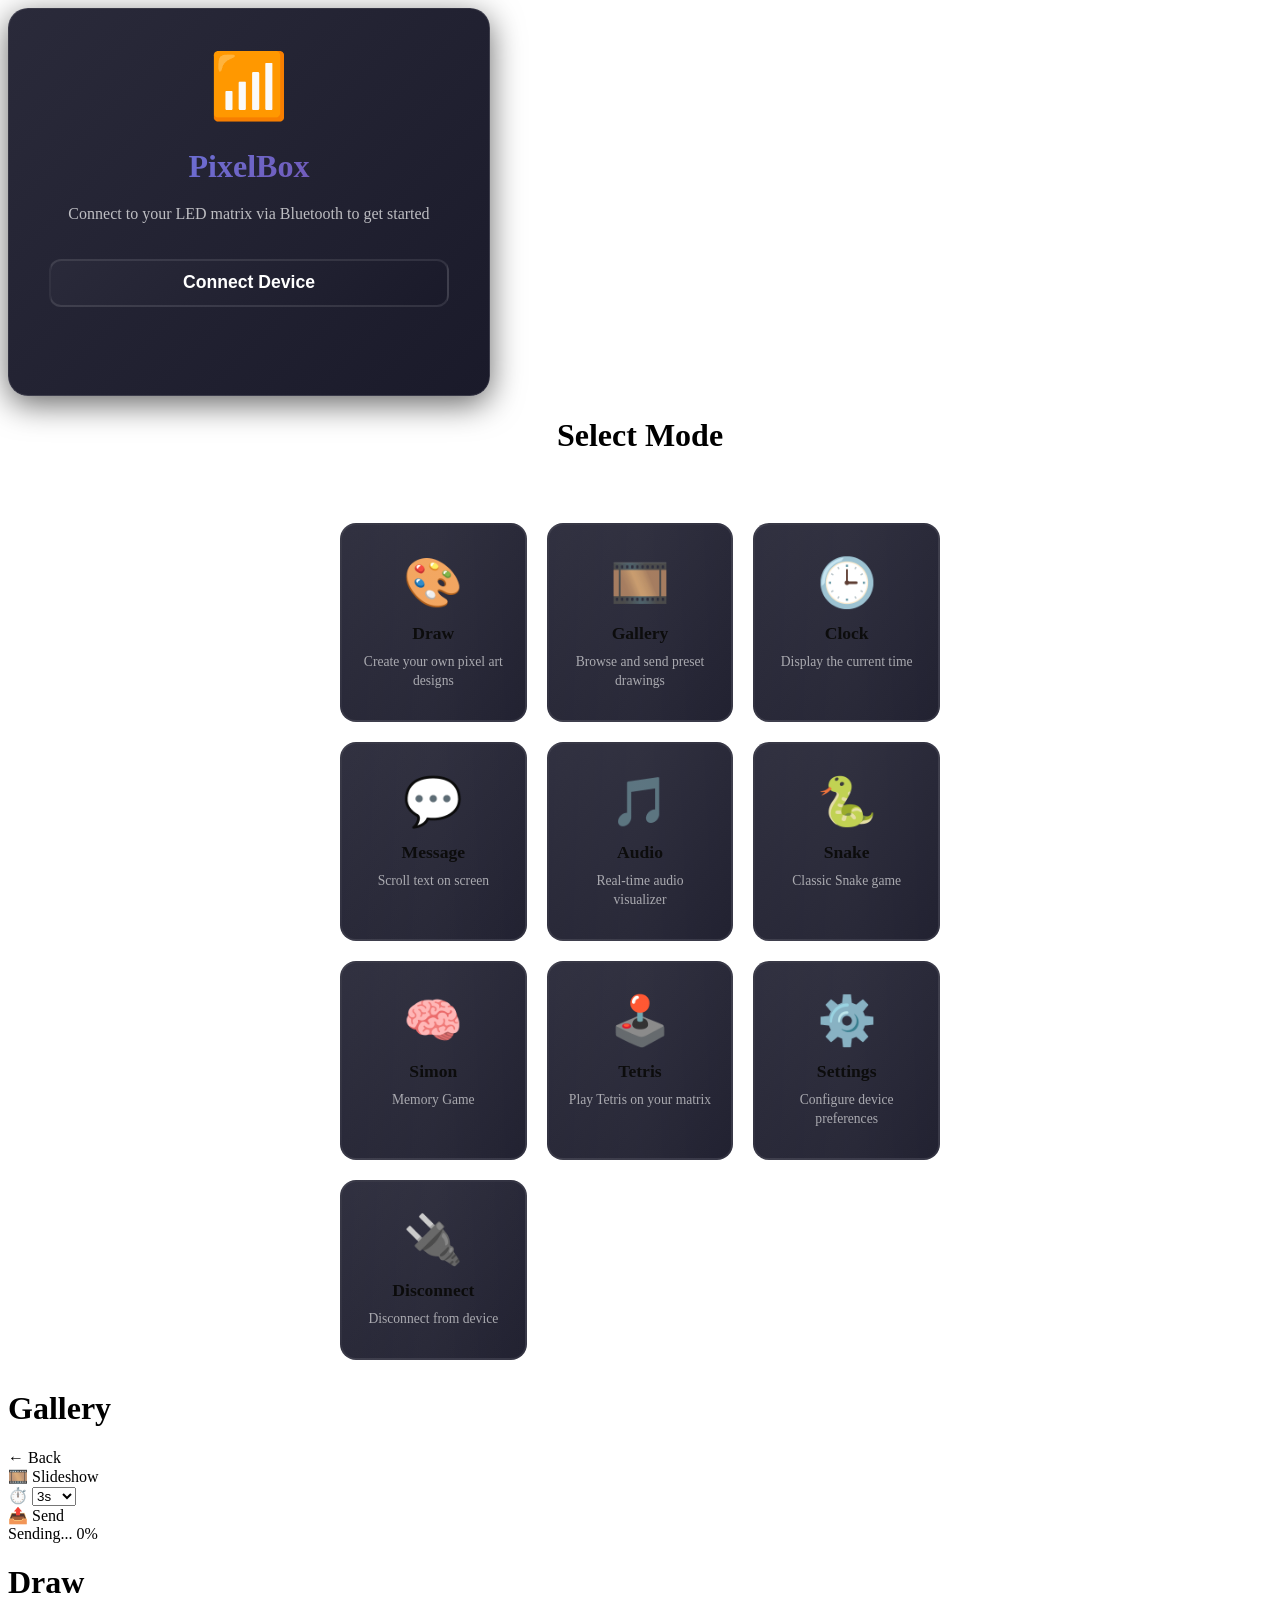
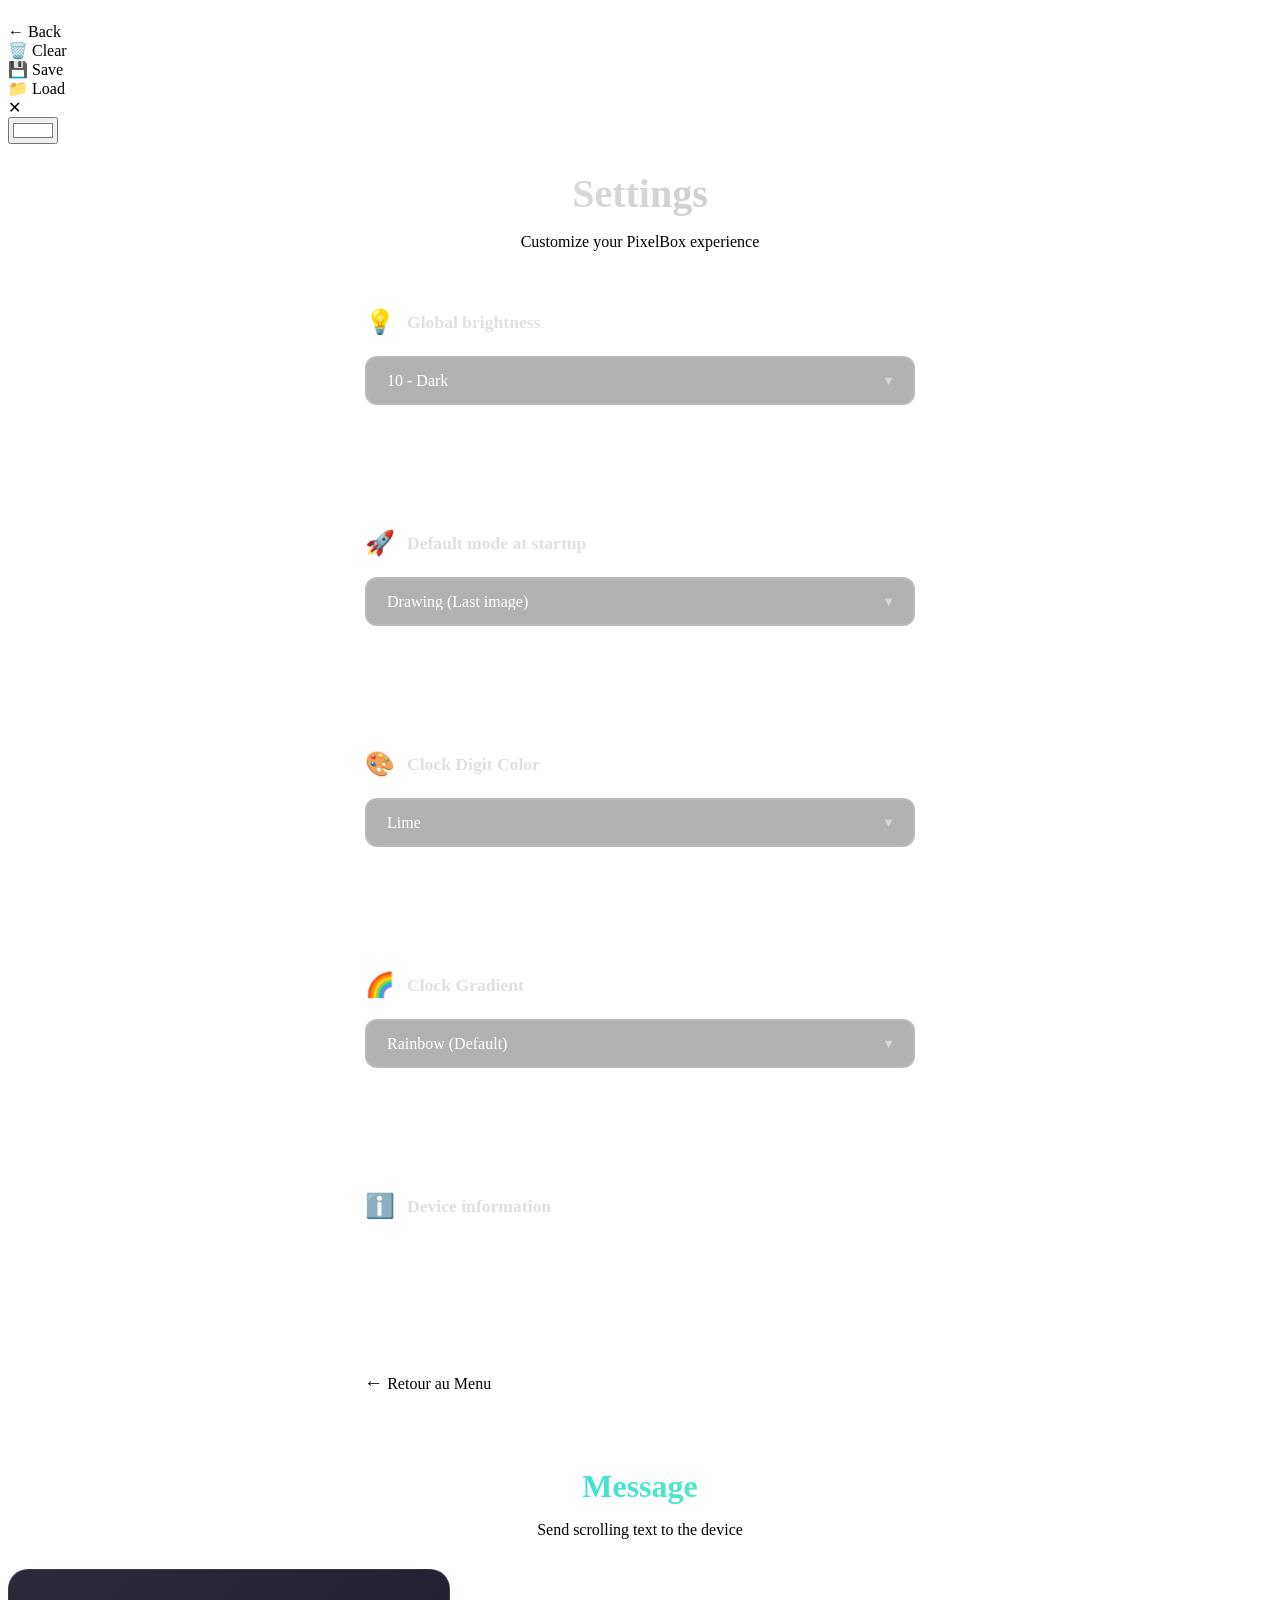
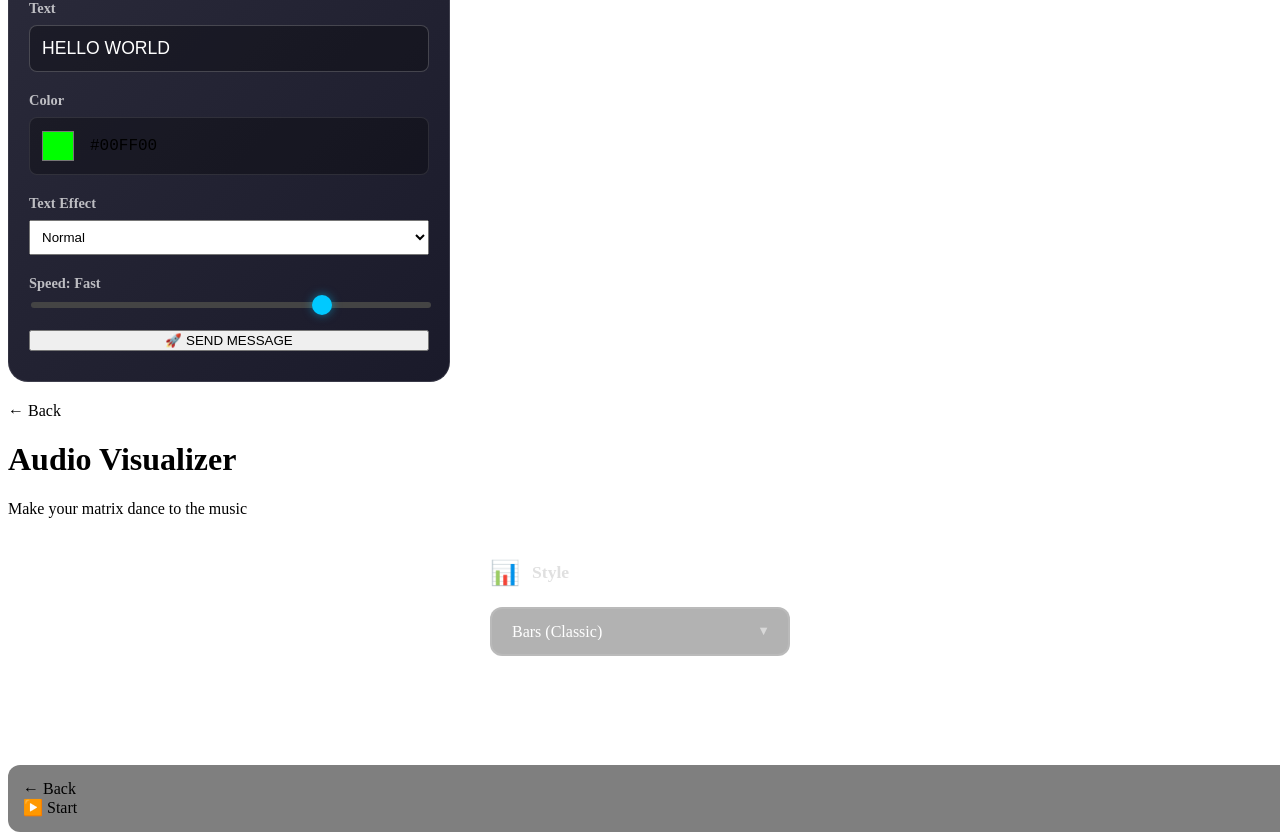
==== web/index.html @ 54749389 "feat: Improve swipe detection responsiveness by moving logic to touchmove, lowering the distance thr" ====
<!DOCTYPE html>
<html lang="fr">

<head>
    <meta charset="UTF-8">
    <meta name="viewport" content="width=device-width, initial-scale=1.0">
    <title>PixelBox</title>
    <link rel="stylesheet" href="./css/style.css?v=67">
    <link rel="stylesheet" href="./css/connection.css?v=6">
    <link rel="stylesheet" href="./css/mode.css?v=3">
    <link rel="stylesheet" href="./css/draw.css?v=5">
    <link rel="stylesheet" href="./css/gallery.css?v=3">
    <link rel="stylesheet" href="./css/settings.css?v=1">
    <link rel="stylesheet" href="./css/game.css?v=9">
    <link rel="stylesheet" href="./css/text.css?v=1">
</head>

<body>

    <!-- PAGE 1: CONNECTION -->
<div id="connectionPage" class="page active connection-page">
    <div class="connection-container">
        <div class="connection-icon">📶</div>
        <h1>PixelBox</h1>
        <p>Connect to your LED matrix via Bluetooth to get started</p>
        <button id="connectBtn" class="btn-connect" style="width: 100%; height: 48px; font-size: 1.1rem;">
            Connect Device
        </button>
        <div id="connectionStatus" class="connection-status">
            <span id="connectionMessage"></span>
        </div>
    </div>
</div>
    <!-- PAGE 2: MODE SELECTION -->
<div id="modePage" class="page mode-page">
    <div class="mode-container">
        <div class="mode-header">
            <h1>Select Mode</h1>
            <div class="device-name">Connected to: <span id="deviceName">Device</span></div>
        </div>

        <div class="mode-grid">
            <div class="mode-card" data-mode="draw">
                <span class="mode-icon">🎨</span>
                <div class="mode-name">Draw</div>
                <div class="mode-description">Create your own pixel art designs</div>
            </div>

            <div class="mode-card" data-mode="gallery">
                <span class="mode-icon">🎞️</span>
                <div class="mode-name">Gallery</div>
                <div class="mode-description">Browse and send preset drawings</div>
            </div>

            <div class="mode-card" data-mode="clock">
                <span class="mode-icon">🕒</span>
                <div class="mode-name">Clock</div>
                <div class="mode-description">Display the current time</div>
            </div>

            <div class="mode-card" data-mode="text">
                <span class="mode-icon">💬</span>
                <div class="mode-name">Message</div>
                <div class="mode-description">Scroll text on screen</div>
            </div>

            <div class="mode-card" data-mode="audio">
                <span class="mode-icon">🎵</span>
                <div class="mode-name">Audio</div>
                <div class="mode-description">Real-time audio visualizer</div>
            </div>

            <div class="mode-card" data-mode="snake">
                <span class="mode-icon">🐍</span>
                <div class="mode-name">Snake</div>
                <div class="mode-description">Classic Snake game</div>
            </div>



            <div class="mode-card" data-mode="simon">
                <span class="mode-icon">🧠</span>
                <div class="mode-name">Simon</div>
                <div class="mode-description">Memory Game</div>
            </div>



            <div class="mode-card" data-mode="game">
                <span class="mode-icon">🕹️</span>
                <div class="mode-name">Tetris</div>
                <div class="mode-description">Play Tetris on your matrix</div>
            </div>

            <div class="mode-card" data-mode="settings">
                <span class="mode-icon">⚙️</span>
                <div class="mode-name">Settings</div>
                <div class="mode-description">Configure device preferences</div>
            </div>

            <div class="mode-card" data-mode="disconnect">
                <span class="mode-icon">🔌</span>
                <div class="mode-name">Disconnect</div>
                <div class="mode-description">Disconnect from device</div>
            </div>
        </div>
    </div>
</div>
    <!-- PAGE: GALLERY MODE -->
<div id="galleryPage" class="page gallery-page">
    <div class="gallery-header">
        <h1>Gallery</h1>
    </div>

    <div class="slideshow-controls">
        <div class="control-btn" id="backFromSlideshow">
            <span class="icon">←</span>
            <span>Back</span>
        </div>

        <div class="control-btn" id="sendSlideshowBtn">
            <span class="icon">🎞️</span>
            <span>Slideshow</span>
        </div>


        <div class="brightness-card" title="Frame duration">
            <span class="icon">⏱️</span>
            <select id="frameDurationSelect">
                <option value="1">1s</option>
                <option value="3" selected>3s</option>
                <option value="5">5s</option>
                <option value="10">10s</option>
                <option value="15">15s</option>
                <option value="20">20s</option>
                <option value="30">30s</option>
                <option value="60">60s</option>
            </select>
        </div>

        <div class="control-btn hidden" id="sendSelectedBtn">
            <span class="icon">📤</span>
            <span>Send</span>
        </div>

    </div>

    <!-- Progress bar -->
    <div id="progressBar" class="progress-bar hidden">
        <div class="progress-info">
            <span id="progressText">Sending...</span>
            <span id="progressPercent">0%</span>
        </div>
        <div class="progress-track">
            <div id="progressFill" class="progress-fill"></div>
        </div>
    </div>

    <div id="gallery" class="gallery-container"></div>
</div>
    <!-- PAGE: DRAW MODE -->
<div id="drawPage" class="page draw-page">
    <div class="draw-header">
        <h1>Draw</h1>
    </div>
    <div class="slideshow-controls">

        <div class="control-btn" id="backFromDraw">
            <span class="icon">←</span>
            <span>Back</span>
        </div>

        <div class="control-btn" id="clearBtn">
            <span class="icon">🗑️</span>
            <span>Clear</span>
        </div>

        <div class="control-btn" id="saveBtn">
            <span class="icon">💾</span>
            <span>Save</span>
        </div>

        <div class="control-btn" id="loadBtn">
            <span class="icon">📁</span>
            <span>Load</span>
        </div>


        <input type="file" id="fileInput" accept=".json" style="display:none">
    </div>

    <div class="grid-wrapper">
        <div id="grid" class="grid"></div>
    </div>

    <div id="palette" class="palette-container">
        <div id="eraser" class="swatch eraser" title="Eraser">✕</div>
        <div class="swatch" data-color="#ffffff" style="background:#ffffff"></div>
        <div class="swatch" data-color="#ff0000" style="background:#ff0000"></div>
        <div class="swatch" data-color="#00ff00" style="background:#00ff00"></div>
        <div class="swatch" data-color="#0000ff" style="background:#0000ff"></div>
        <div class="swatch" data-color="#ffff00" style="background:#ffff00"></div>
        <div class="swatch" data-color="#00ffff" style="background:#00ffff"></div>
        <div class="swatch" data-color="#ffa500" style="background:#ffa500"></div>
        <div class="swatch" data-color="#ffc0cb" style="background:#ffc0cb"></div>
        <div class="swatch" data-color="#ff1493" style="background:#ff1493"></div>
        <div class="swatch" data-color="#1e90ff" style="background:#1e90ff"></div>
        <div class="swatch" data-color="#8a2be2" style="background:#8a2be2"></div>
        <div class="swatch" data-color="#adff2f" style="background:#adff2f"></div>
        <div class="swatch" data-color="#8b4513" style="background:#8b4513"></div>
        <div class="swatch" data-color="#808080" style="background:#808080"></div>
        <input id="customColor" class="color-picker" type="color" value="#ffffff" title="Custom">
    </div>
</div>
    <!-- PAGE: SETTINGS MODE -->
<div id="settingsPage" class="page settings-page">
    <div class="settings-header">
        <h1>Settings</h1>
        <p>Customize your PixelBox experience</p>
    </div>

    <div class="settings-container">
        <div class="settings-card">
            <div class="settings-label">
                <span class="icon">💡</span>
                <span>Global brightness</span>
            </div>
            <div class="settings-control">
                <select id="brightnessSettingsSelect">
                    <option value="10">10 - Dark</option>
                    <option value="20">20 - Soft</option>
                    <option value="25">25 - Default</option>
                    <option value="50">50 - Medium</option>
                    <option value="75">75 - Bright</option>
                    <option value="100">100 - Maximum</option>
                </select>
            </div>
            <p class="settings-help">The brightness is automatically saved in the device's memory.
            </p>
        </div>

        <div class="settings-card">
            <div class="settings-label">
                <span class="icon">🚀</span>
                <span>Default mode at startup</span>
            </div>
            <div class="settings-control">
                <select id="defaultModeSettingsSelect">
                    <option value="0">Drawing (Last image)</option>
                    <option value="1">Gallery (Disabled)</option>
                    <option value="3">Clock</option>
                </select>
            </div>
            <p class="settings-help">The selected mode will be activated automatically when the device is powered
                on.
            </p>
        </div>

        <div class="settings-card">
            <div class="settings-label">
                <span class="icon">🎨</span>
                <span>Clock Digit Color</span>
            </div>
            <div class="settings-control">
                <select id="clockColorSettingsSelect">
                    <option value="0">Lime</option>
                    <option value="1">White</option>
                    <option value="2">Cyan (Default)</option>
                    <option value="3">Orange</option>
                </select>
            </div>
            <p class="settings-help">Select the color of the digits in Clock mode.</p>
        </div>

        <div class="settings-card">
            <div class="settings-label">
                <span class="icon">🌈</span>
                <span>Clock Gradient</span>
            </div>
            <div class="settings-control">
                <select id="clockGradientSettingsSelect">
                    <option value="0">Rainbow (Default)</option>
                    <option value="1">White</option>
                    <option value="2">Cool (Blue-Cyan-Purple)</option>
                    <option value="3">Warm (Red-Orange-Yellow)</option>
                </select>
            </div>
            <p class="settings-help">Select the color style for the seconds ring.</p>
        </div>

        <div class="settings-card">
            <div class="settings-label">
                <span class="icon">ℹ️</span>
                <span>Device information</span>
            </div>
            <div class="settings-help">
                Model: <strong id="infoModel">-</strong><br>
                Resolution: <strong id="infoResolution">-</strong><br>
                Connection: <strong>Bluetooth Low Energy</strong>
            </div>
        </div>

        <div class="control-btn" id="backFromSettings">
            <span class="icon">←</span>
            <span>Retour au Menu</span>
        </div>
    </div>
</div>
    <!-- PAGE: TEXT MODE -->
<div id="textPage" class="page text-page">
    <div class="text-header">
        <h1>Message</h1>
        <p>Send scrolling text to the device</p>
    </div>

    <div class="text-container">
        <div class="input-group">
            <label>Text</label>
            <input type="text" id="textInput" maxlength="30" value="HELLO WORLD">
        </div>

        <div class="input-group">
            <label>Color</label>
            <div class="color-select-wrapper">
                <input type="color" id="textColorPicker" value="#00FF00">
                <span id="textColorValue">#00FF00</span>
            </div>
        </div>

        <div class="input-group">
            <label>Text Effect</label>
            <select id="textEffectSelect" class="settings-control" style="width: 100%; padding: 8px;">
                <option value="0">Normal</option>
                <option value="1">Shadow</option>
            </select>
        </div>

        <div class="input-group">
            <label>Speed: <span id="textSpeedValue">Fast</span></label>
            <input type="range" id="textSpeedInput" min="20" max="250" value="80" step="10" style="direction: rtl">
        </div>

        <button id="sendTextBtn" class="control-btn" style="width: 100%; flex-direction: row; gap: 10px;">
            <span class="icon">🚀</span>
            <span>SEND MESSAGE</span>
        </button>
    </div>

    <div class="control-btn" id="backFromText" style="margin-top: 20px;">
        <span class="icon">←</span>
        <span>Back</span>
    </div>
</div>
    <!-- PAGE: AUDIO MODE -->
<div id="audioPage" class="page audio-page">
    <div class="audio-header">
        <h1>Audio Visualizer</h1>
        <p>Make your matrix dance to the music</p>
    </div>

    <div class="audio-container"
        style="display: flex; flex-direction: column; align-items: center; justify-content: center; flex: 1;">

        <div class="settings-card" style="width: 100%; max-width: 300px; margin-bottom: 20px;">
            <div class="settings-label">
                <span class="icon">📊</span>
                <span>Style</span>
            </div>
            <div class="settings-control">
                <select id="audioStyleSelect">
                    <option value="0">Bars (Classic)</option>
                    <option value="1">Radial (Pulse)</option>
                </select>
            </div>
        </div>



        <p class="settings-help" style="text-align: center; margin-top: 10px;">
            Grant microphone access to start the visualization.
        </p>
    </div>

    <div class="slideshow-controls"
        style="margin-top: 20px; width: 100%; justify-content: center; gap: 20px; background: rgba(0,0,0,0.5); padding: 15px; border-radius: 12px;">
        <div class="control-btn" id="backFromAudio">
            <span class="icon">←</span>
            <span>Back</span>
        </div>
        <div class="control-btn" id="toggleAudioBtn">
            <span class="icon">▶️</span>
            <span id="audioStatusText">Start</span>
        </div>
    </div>
</div>
    <!-- PAGE: TETRIS MODE -->
<div id="gamePage" class="page game-page">
    <div class="game-header">
        <h1>Tetris</h1>
    </div>

    <!-- Top Controls: Back & Restart -->
    <div class="top-controls">
        <div class="control-btn" id="backFromGame">
            <span class="icon">←</span>
            <span>Back</span>
        </div>
        <div class="control-btn" id="startTetrisBtn">
            <span class="icon">▶️</span>
            <span id="tetrisStatusText">Start</span>
        </div>
    </div>

    <!-- Score Display (Now Compact) -->
    <div class="score-container">
        <div class="score-display">
            <span class="score-label">SCORE</span>
            <span id="tetrisScore" class="score-value">0</span>
        </div>
    </div>

    <!-- Swipe Zone -->
    <div id="tetrisSwipeArea" class="swipe-area"></div>

    <!-- Bottom Controls: D-Pad -->
    <div class="game-controls">
        <div class="dpad-row">
            <button id="btnRotate" class="game-btn action-btn">↻</button>
        </div>
        <div class="dpad-row">
            <button id="btnLeft" class="game-btn">←</button>
            <button id="btnDown" class="game-btn">↓</button>
            <button id="btnRight" class="game-btn">→</button>
        </div>
    </div>
</div>
    <!-- PAGE: SNAKE MODE -->
<div id="snakePage" class="page game-page">
    <div class="game-header">
        <h1
            style="background: linear-gradient(to right, #00ff00, #ffff00); -webkit-background-clip: text; background-clip: text;">
            Snake
        </h1>
    </div>

    <div class="top-controls">
        <div class="control-btn" id="backFromSnake">
            <span class="icon">←</span>
            <span>Back</span>
        </div>
        <div class="control-btn" id="startSnakeBtn">
            <span class="icon">▶️</span>
            <span id="snakeStatusText">Start</span>
        </div>
    </div>

    <div class="score-container">
        <div class="score-display">
            <span class="score-label">SCORE</span>
            <span id="snakeScore" class="score-value">0</span>
        </div>
    </div>

    <!-- Swipe Zone -->
    <div id="snakeSwipeArea" class="swipe-area"></div>

    <div class="game-controls">
        <!-- Snake doesn't need rotate, but we keep d-pad structure -->
        <div class="dpad-row">
            <button id="btnSnakeUp" class="game-btn">↑</button>
        </div>
        <div class="dpad-row">
            <button id="btnSnakeLeft" class="game-btn">←</button>
            <button id="btnSnakeDown" class="game-btn">↓</button>
            <button id="btnSnakeRight" class="game-btn">→</button>
        </div>
    </div>
</div>
    <!-- PAGE: SIMON MODE -->
<div id="simonPage" class="page game-page">
    <div class="game-header">
        <h1
            style="background: linear-gradient(to right, #ff0000, #00ff00, #0000ff); -webkit-background-clip: text; background-clip: text;">
            Simon</h1>
    </div>

    <div class="top-controls">
        <div class="control-btn" id="backFromSimon">
            <span class="icon">←</span>
            <span>Back</span>
        </div>
        <div class="control-btn" id="startSimonBtn">
            <span class="icon">▶️</span>
            <span id="simonStatusText">Start</span>
        </div>
    </div>

    <div class="score-container"
        style="flex: 0.5; display: flex; align-items: center; justify-content: center; width: 100%;">
        <div class="score-display" style="flex-direction: column;">
            <span class="score-label">LEVEL</span>
            <span id="simonScore" class="score-value">1</span>
        </div>
    </div>

    <div class="simon-controls" style="flex: 2; justify-content: center;">
        <div
            style="display: grid; grid-template-columns: 1fr 1fr; gap: 20px; width: 100%; max-width: 300px; padding: 20px;">
            <button id="btnSimonGreen" class="game-btn"
                style="width: 100%; height: 120px; border-radius: 20px; background: #00ff00; border: 4px solid #00aa00;"></button>
            <button id="btnSimonRed" class="game-btn"
                style="width: 100%; height: 120px; border-radius: 20px; background: #ff0000; border: 4px solid #aa0000;"></button>
            <button id="btnSimonYellow" class="game-btn"
                style="width: 100%; height: 120px; border-radius: 20px; background: #ffff00; border: 4px solid #aaaa00;"></button>
            <button id="btnSimonBlue" class="game-btn"
                style="width: 100%; height: 120px; border-radius: 20px; background: #0000ff; border: 4px solid #0000aa;"></button>
        </div>
    </div>
</div>

    <script src="./js/ble.js?v=7" defer></script>
    <script src="./js/esp32.js?v=14" defer></script>
    <script src="./js/draw.js?v=5"></script>
    <script src="./js/gallery.js?v=28"></script>
    <script src="./js/audio.js?v=5"></script>
    <script src="./js/tetris.js?v=8"></script>
    <script src="./js/snake.js?v=5"></script>
    <script src="./js/simon.js?v=2"></script>
    <script src="./js/text.js?v=3"></script>

    <script src="./js/app.js?v=86"></script>
    <script src="./js/swipe.js?v=2"></script>
</body>

</html>
---- web/css/connection.css ----
/* === CONNECTION PAGE === */
.connection-page {
    justify-content: center;
    align-items: center;
    text-align: center;
}

.connection-container {
    max-width: 400px;
    background: linear-gradient(135deg, #2a2a3a, #1a1a2a);
    padding: 40px;
    border-radius: 20px;
    box-shadow: 0 8px 32px rgba(0,0,0,0.6);
    border: 1px solid rgba(255,255,255,0.1);
}

.connection-container h1 {
    font-size: 2rem;
    margin-bottom: 16px;
    background: linear-gradient(135deg, #667eea, #764ba2);
    -webkit-background-clip: text;
    -webkit-text-fill-color: transparent;
    background-clip: text;
}

.connection-container p {
    color: rgba(255,255,255,0.7);
    margin-bottom: 32px;
    line-height: 1.6;
}

.connection-icon {
    font-size: 4rem;
    margin-bottom: 24px;
    animation: pulse 2s infinite;
}

@keyframes pulse {
    0%, 100% { transform: scale(1); opacity: 1; }
    50% { transform: scale(1.1); opacity: 0.8; }
}


.btn-connect {
    background: linear-gradient(135deg, #2a2a3a, #1a1a2a);
    border: 2px solid rgba(255,255,255,0.1);
    border-radius: 12px;
    color: white;
    font-weight: 600;
    font-size: 1.1rem;
    cursor: pointer;
    padding: 12px 16px;
    width: 100%;
    height: 48px;

    display: flex;
    justify-content: center;
    align-items: center;

    transition: all 0.25s ease;
}

.btn-connect:hover {
    transform: translateY(-2px);
    box-shadow: 0 8px 20px rgba(0,0,0,0.4);
    border-color: rgba(255,255,255,0.2);
}

.btn-connect:disabled {
    opacity: 0.7;
    cursor: not-allowed;
    transform: none;
}

.btn-connect.loading {
    color: transparent;
    pointer-events: none;
}

.btn-connect.loading::after {
    content: "";
    position: absolute;
    width: 20px;
    height: 20px;
    top: 50%;
    left: 50%;
    margin-left: -10px;
    margin-top: -10px;
    border: 3px solid rgba(255,255,255,0.3);
    border-top-color: white;
    border-radius: 50%;
    animation: spin 0.8s linear infinite;
}

.btn-hide {
    opacity: 0;
    pointer-events: none;
}

@keyframes spin {
    to { transform: rotate(360deg); }
}

.connection-status {
    margin-top: 1.5rem;
    padding: 0.75rem 1rem;
    border-radius: 8px;
    font-size: 0.9rem;
    text-align: center;
    opacity: 0;
    transform: translateY(-10px);
    transition: all 0.3s ease;
}

.connection-status.show {
    opacity: 1;
    transform: translateY(0);
}

.connection-status.connecting {
    background: rgba(59, 130, 246, 0.15);
    color: #60a5fa;
    border: 1px solid rgba(59, 130, 246, 0.3);
}

.connection-status.error {
    background: rgba(239, 68, 68, 0.15);
    color: #f87171;
    border: 1px solid rgba(239, 68, 68, 0.3);
}
---- web/css/mode.css ----
/* === MODE SELECTION PAGE === */
.mode-page {
    /* define explicit justification is dangerous for scrollable content */
    /* justify-content: center; removed to prevent top clipping */
    align-items: center;
}

.mode-container {
    max-width: 600px;
    width: 100%;
    margin: auto;
    /* Safe centering (vertical + horizontal) */
}

.mode-header {
    text-align: center;
    margin-bottom: 40px;
}

.mode-header h1 {
    font-size: 2rem;
    margin-bottom: 12px;
}

.device-name {
    color: rgba(255, 255, 255, 0.6);
    font-size: 0.9rem;
}

.mode-grid {
    display: grid;
    grid-template-columns: repeat(auto-fit, minmax(140px, 1fr));
    gap: 20px;
    margin-bottom: 30px;
}

.mode-card {
    background: linear-gradient(135deg, #2a2a3a, #1a1a2a);
    border: 2px solid rgba(255, 255, 255, 0.1);
    border-radius: 16px;
    padding: 30px 20px;
    text-align: center;
    cursor: pointer;
    transition: all 0.3s ease;
    position: relative;
    overflow: hidden;
}

.mode-card::before {
    content: '';
    position: absolute;
    top: -50%;
    left: -50%;
    width: 200%;
    height: 200%;
    background: linear-gradient(45deg, transparent, rgba(255, 255, 255, 0.05), transparent);
    transform: rotate(45deg);
    transition: all 0.5s;
}

.mode-card:hover::before {
    left: 100%;
}

.mode-card:hover {
    transform: translateY(-8px);
    border-color: rgba(102, 126, 234, 0.5);
    box-shadow: 0 12px 32px rgba(102, 126, 234, 0.3);
}

.mode-card:active {
    transform: translateY(-4px);
}

.mode-icon {
    font-size: 3rem;
    margin-bottom: 12px;
    display: block;
}

.mode-name {
    font-size: 1.1rem;
    font-weight: 600;
    margin-bottom: 8px;
}

.mode-description {
    font-size: 0.85rem;
    color: rgba(255, 255, 255, 0.6);
    line-height: 1.4;
}
---- web/css/settings.css ----
.settings-container {
    max-width: 600px;
    margin: 0 auto;
    width: 100%;
    display: flex;
    flex-direction: column;
    gap: 24px;
    padding-bottom: 40px;
}

.settings-card {
    background: rgba(255, 255, 255, 0.05);
    backdrop-filter: blur(10px);
    border: 1px solid rgba(255, 255, 255, 0.1);
    border-radius: 20px;
    padding: 24px;
    transition: all 0.3s cubic-bezier(0.4, 0, 0.2, 1);
}

.settings-card:hover {
    background: rgba(255, 255, 255, 0.08);
    border-color: rgba(102, 126, 234, 0.3);
    transform: translateY(-2px);
    box-shadow: 0 12px 40px rgba(0, 0, 0, 0.3);
}

.settings-label {
    display: flex;
    align-items: center;
    gap: 12px;
    margin-bottom: 20px;
    font-size: 1.1rem;
    font-weight: 600;
    color: #e0e0e0;
}

.settings-label .icon {
    font-size: 1.5rem;
    filter: drop-shadow(0 0 8px rgba(255, 255, 255, 0.3));
}

.settings-control {
    position: relative;
    width: 100%;
}

.settings-control select {
    appearance: none;
    -webkit-appearance: none;
    width: 100%;
    background: rgba(0, 0, 0, 0.3);
    border: 2px solid rgba(255, 255, 255, 0.1);
    border-radius: 12px;
    padding: 14px 20px;
    color: white;
    font-size: 1rem;
    font-family: inherit;
    cursor: pointer;
    transition: all 0.2s ease;
}

.settings-control select:focus {
    outline: none;
    border-color: #667eea;
    box-shadow: 0 0 0 4px rgba(102, 126, 234, 0.2);
    background: rgba(0, 0, 0, 0.4);
}

/* Custom arrow for select */
.settings-control::after {
    content: "▼";
    position: absolute;
    right: 20px;
    top: 50%;
    transform: translateY(-50%);
    pointer-events: none;
    font-size: 0.8rem;
    color: rgba(255, 255, 255, 0.5);
}

.settings-help {
    margin-top: 16px;
    font-size: 0.85rem;
    color: rgba(255, 255, 255, 0.5);
    line-height: 1.5;
}

#backFromSettings {
    align-self: flex-start;
    margin-top: 10px;
    background: rgba(255, 255, 255, 0.05);
    padding: 12px 24px;
    min-height: auto;
    flex-direction: row;
    gap: 12px;
    font-size: 1rem;
    border-radius: 16px;
}

#backFromSettings .icon {
    font-size: 1.2rem;
}

/* Animations */
.settings-page .settings-header {
    margin-bottom: 32px;
    text-align: center;
}

.settings-page h1 {
    font-size: 2.5rem;
    background: linear-gradient(135deg, #fff 0%, #aaa 100%);
    -webkit-background-clip: text;
    -webkit-text-fill-color: transparent;
    margin-bottom: 8px;
}
---- web/css/game.css ----
/* === GAME PAGE (TETRIS) === */
.game-page {
    display: none;
    /* Managed by page system */
    flex-direction: column;
    align-items: center;
    justify-content: flex-start;
    height: 100vh;
    padding: 10px;
    background: #1a1a1a;
    overflow: hidden;
    /* Prevent scrolling while playing */
}

/* === HEADER === */
.game-header {
    width: 100%;
    max-width: 400px;
    display: flex;
    justify-content: space-between;
    align-items: center;
    padding: 10px 0;
    margin-bottom: 10px;
}

.game-header h1 {
    font-size: 1.5rem;
    margin: 0;
    background: linear-gradient(to right, #00ffff, #ff00ff);
    -webkit-background-clip: text;
    background-clip: text;
    color: transparent;
    text-shadow: 0 0 10px rgba(0, 255, 255, 0.3);
}

/* === SCORE DISPLAY (CENTRAL) === */
/* === SCORE DISPLAY (TOP COMPACT) === */
.score-container {
    width: 100%;
    display: flex;
    justify-content: center;
    margin-bottom: 20px;
    flex: 0 0 auto;
    /* Don't expand */
}

.score-display {
    font-family: 'Courier New', monospace;
    text-align: center;
    background: rgba(255, 255, 255, 0.05);
    padding: 10px 30px;
    border-radius: 12px;
    border: 1px solid rgba(255, 255, 255, 0.1);
    box-shadow: 0 0 20px rgba(0, 255, 255, 0.1);
    display: flex;
    flex-direction: row;
    /* Horizontal layout */
    align-items: baseline;
    gap: 15px;
}

.score-label {
    font-size: 0.9rem;
    color: rgba(255, 255, 255, 0.5);
    letter-spacing: 2px;
}

.score-value {
    font-size: 2rem;
    font-weight: bold;
    color: #fff;
    text-shadow: 0 0 10px rgba(0, 255, 255, 0.5);
    margin: 0;
}

/* === SWIPE AREA (FILLS REMAINING SPACE) === */
.swipe-area {
    flex: 1;
    /* Take all remaining vertical space */
    width: 100%;
    max-width: 400px;
    background: rgba(255, 255, 255, 0.03);
    border: 2px dashed rgba(255, 255, 255, 0.1);
    border-radius: 16px;
    display: flex;
    align-items: center;
    justify-content: center;
    margin-bottom: 20px;
    touch-action: none;
    /* Critical for swipe */
    position: relative;
}

.swipe-area::after {
    content: "SWIPE AREA";
    color: rgba(255, 255, 255, 0.1);
    font-size: 1.5rem;
    font-weight: bold;
    pointer-events: none;
}


/* === TOP CONTROLS (Back / Start) === */
.top-controls {
    display: flex;
    justify-content: center;
    gap: 20px;
    width: 100%;
    max-width: 400px;
    margin-bottom: 20px;
}

.top-controls .control-btn {
    flex: 1;
    min-height: 50px;
    font-size: 0.9rem;
    flex-direction: row;
    gap: 10px;
    padding: 10px;
}


/* === CONTROLS WRAPPER === */
.game-controls {
    display: none;
    /* Hidden to favor Swipe gestures */
    width: 100%;
    max-width: 320px;
    flex-direction: column;
    gap: 15px;
    padding-bottom: 100px;
}

/* === SIMON CONTROLS (Visible) === */
.simon-controls {
    display: flex;
    /* Override the hidden game-controls */
    width: 100%;
    max-width: 320px;
    flex-direction: column;
    gap: 15px;
    padding-bottom: 20px;
}

/* === D-PAD LAYOUT === */
.dpad-row {
    display: flex;
    justify-content: center;
    gap: 15px;
    width: 100%;
}

/* === GAME BUTTONS === */
.game-btn {
    width: 95px;
    /* Increased from 80px */
    height: 95px;
    /* Increased from 80px */
    border-radius: 50%;
    border: none;
    background: linear-gradient(145deg, #2a2a3a, #1a1a1a);
    box-shadow: 6px 6px 12px #0f0f15, -6px -6px 12px #35354f;
    color: #fff;
    font-size: 2.2rem;
    /* Increased font size */
    display: flex;
    align-items: center;
    justify-content: center;
    user-select: none;
    cursor: pointer;
    touch-action: manipulation;
    /* Disable double-tap zoom */
    transition: all 0.1s ease;
    -webkit-tap-highlight-color: transparent;
}

.game-btn:active {
    box-shadow: inset 5px 5px 10px #0f0f15, inset -5px -5px 10px #35354f;
    transform: scale(0.95);
    color: #00ffff;
}

/* Specific styling for bigger rotate button if needed, 
   or keep uniform. Let's make the rotate button distinct. */
#btnRotate,
#btnSnakeUp {
    background: linear-gradient(145deg, #3a3a4a, #2a2a3a);
    color: #FFD700;
    font-size: 2rem;
    margin-bottom: 5px;
}



/* === RESPONSIVE TWEAKS === */
@media (max-height: 700px) {

    /* For smaller screens, reduce gaps */
    .game-header {
        margin-bottom: 5px;
    }

    .top-controls {
        margin-bottom: 10px;
    }

    .game-btn {
        width: 65px;
        height: 65px;
        font-size: 1.8rem;
    }

    .score-value {
        font-size: 2.5rem;
    }
}
---- web/css/text.css ----
/* === TEXT MODE PAGE === */
.text-page {
    align-items: center;
}

.text-header {
    text-align: center;
    margin-bottom: 30px;
}

.text-header h1 {
    font-size: 2rem;
    margin-bottom: 8px;
    background: linear-gradient(135deg, #00C9FF, #92FE9D);
    -webkit-background-clip: text;
    -webkit-text-fill-color: transparent;
    background-clip: text;
}

.text-container {
    background: linear-gradient(135deg, #2a2a3a, #1a1a2a);
    padding: 30px 20px;
    border-radius: 20px;
    border: 1px solid rgba(255, 255, 255, 0.1);
    width: 100%;
    max-width: 400px;
    display: flex;
    flex-direction: column;
    gap: 20px;
}

.input-group {
    display: flex;
    flex-direction: column;
    gap: 8px;
}

.input-group label {
    font-size: 0.9rem;
    color: rgba(255, 255, 255, 0.7);
    font-weight: 600;
}

.input-group input[type="text"] {
    background: rgba(0, 0, 0, 0.3);
    border: 1px solid rgba(255, 255, 255, 0.2);
    border-radius: 8px;
    padding: 12px;
    color: white;
    font-size: 1.1rem;
    outline: none;
    transition: all 0.2s;
}

.input-group input[type="text"]:focus {
    border-color: #00C9FF;
    box-shadow: 0 0 10px rgba(0, 201, 255, 0.2);
}

.color-select-wrapper {
    display: flex;
    align-items: center;
    gap: 12px;
    background: rgba(0, 0, 0, 0.3);
    padding: 8px;
    border-radius: 8px;
    border: 1px solid rgba(255, 255, 255, 0.1);
}

.color-select-wrapper input[type="color"] {
    width: 40px;
    height: 40px;
    border: none;
    border-radius: 6px;
    cursor: pointer;
    background: none;
}

#textColorValue {
    font-family: monospace;
    font-size: 1rem;
}

input[type="range"] {
    width: 100%;
    height: 6px;
    background: #444;
    border-radius: 3px;
    outline: none;
    -webkit-appearance: none;
}

input[type="range"]::-webkit-slider-thumb {
    -webkit-appearance: none;
    width: 20px;
    height: 20px;
    background: #00C9FF;
    border-radius: 50%;
    cursor: pointer;
    box-shadow: 0 0 10px rgba(0, 201, 255, 0.5);
}
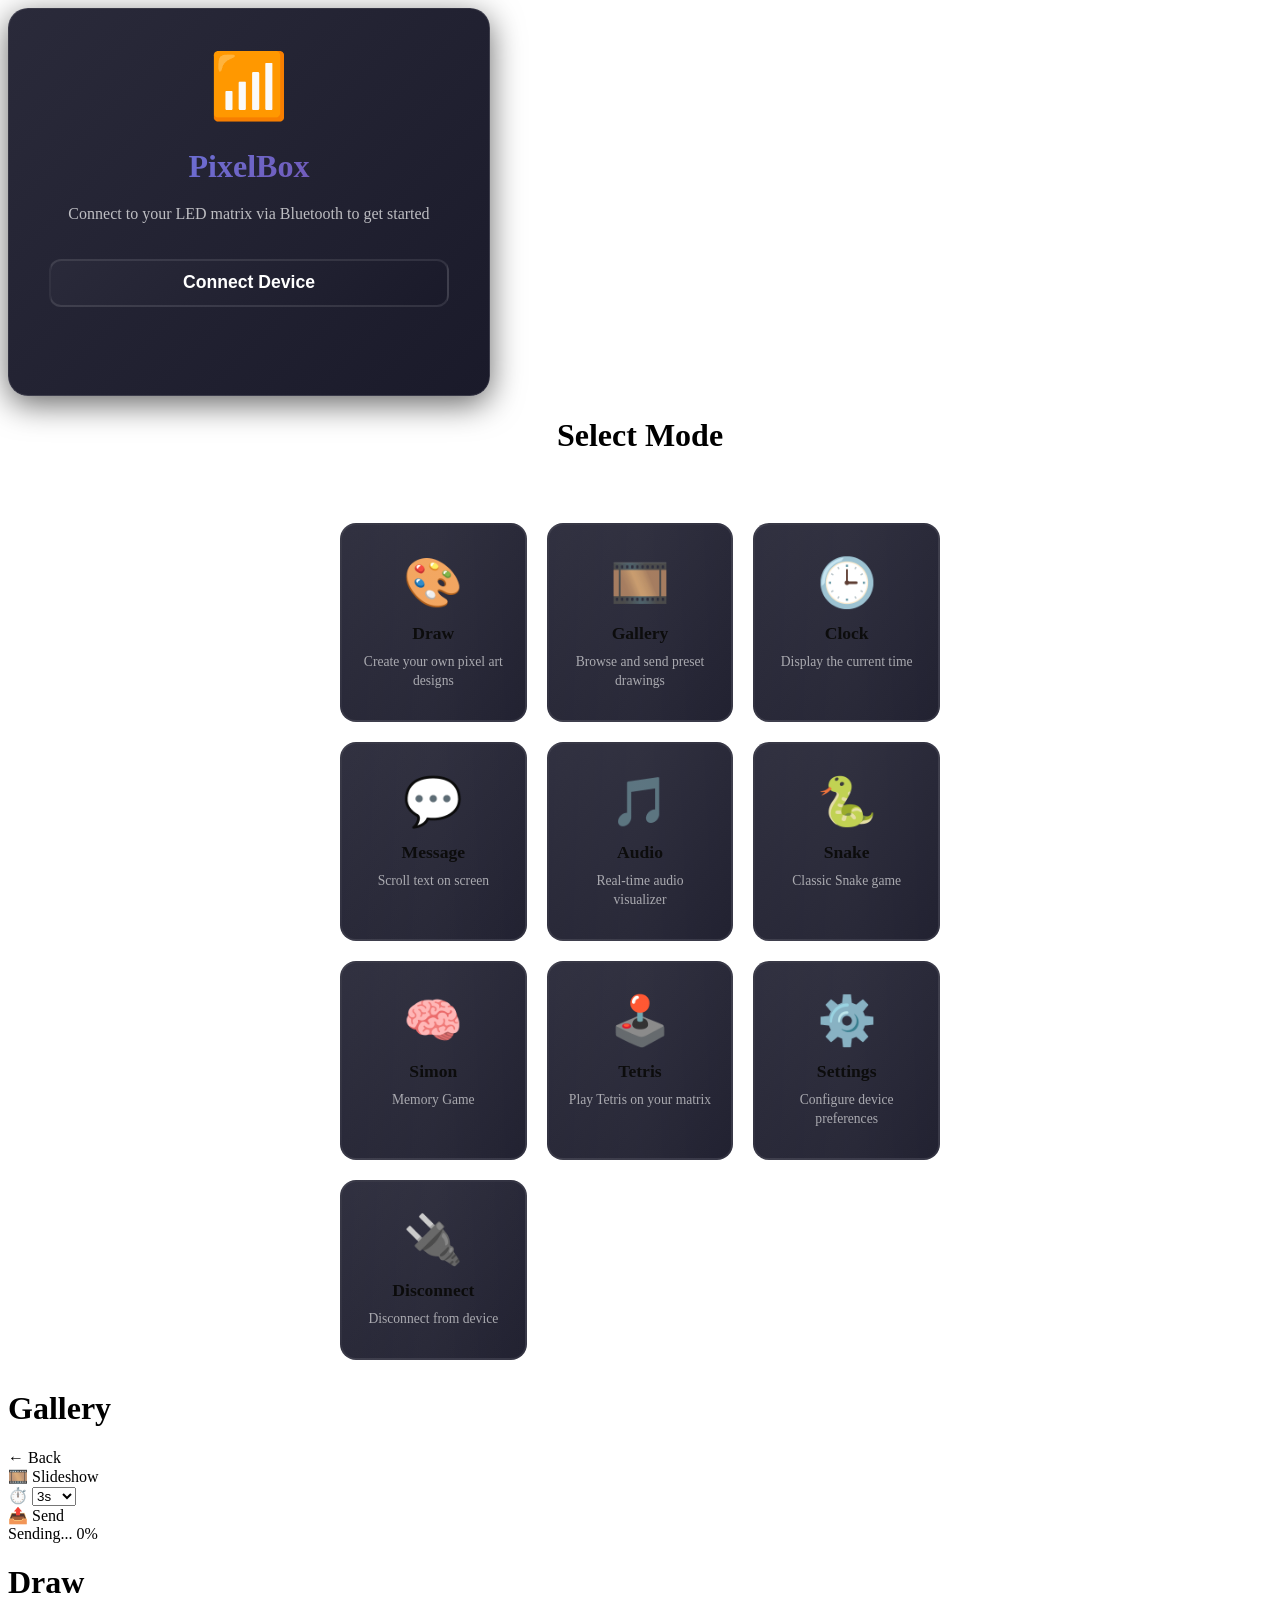
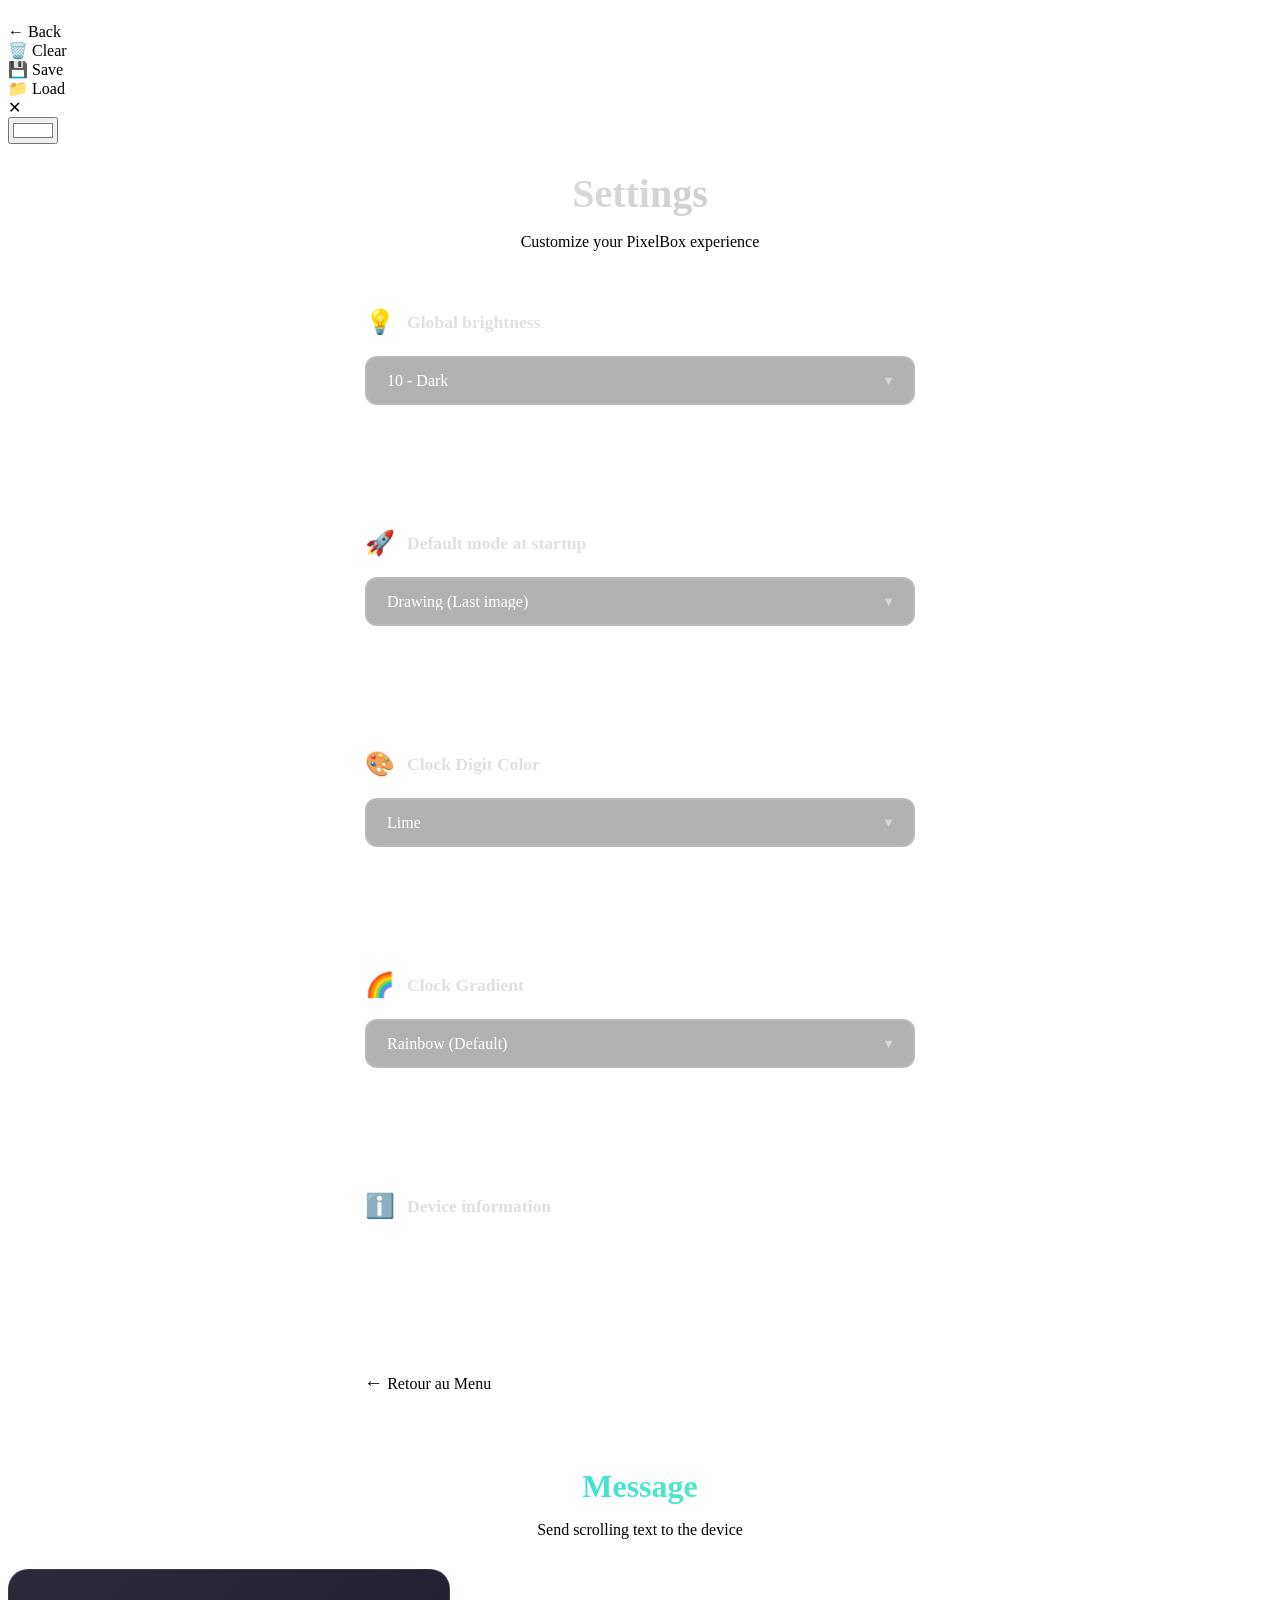
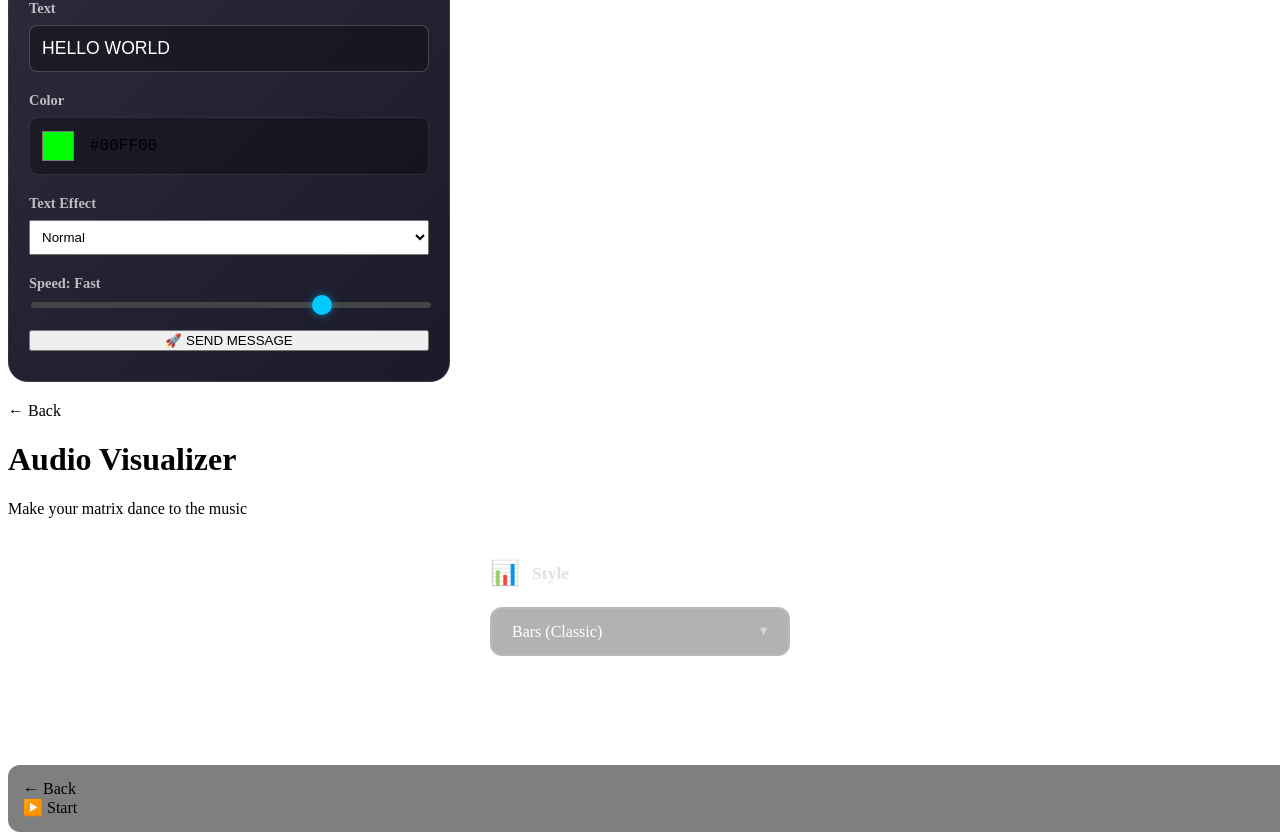
==== commit 0204b9ec: "feat: Change Tetris double-tap gesture from hard drop to rotate piece." ====
--- a/web/index.html
+++ b/web/index.html
@@ -523,13 +523,13 @@
     <script src="./js/draw.js?v=5"></script>
     <script src="./js/gallery.js?v=28"></script>
     <script src="./js/audio.js?v=5"></script>
-    <script src="./js/tetris.js?v=8"></script>
+    <script src="./js/tetris.js?v=10"></script>
     <script src="./js/snake.js?v=5"></script>
     <script src="./js/simon.js?v=2"></script>
     <script src="./js/text.js?v=3"></script>
 
     <script src="./js/app.js?v=86"></script>
-    <script src="./js/swipe.js?v=2"></script>
+    <script src="./js/swipe.js?v=4"></script>
 </body>
 
 </html>
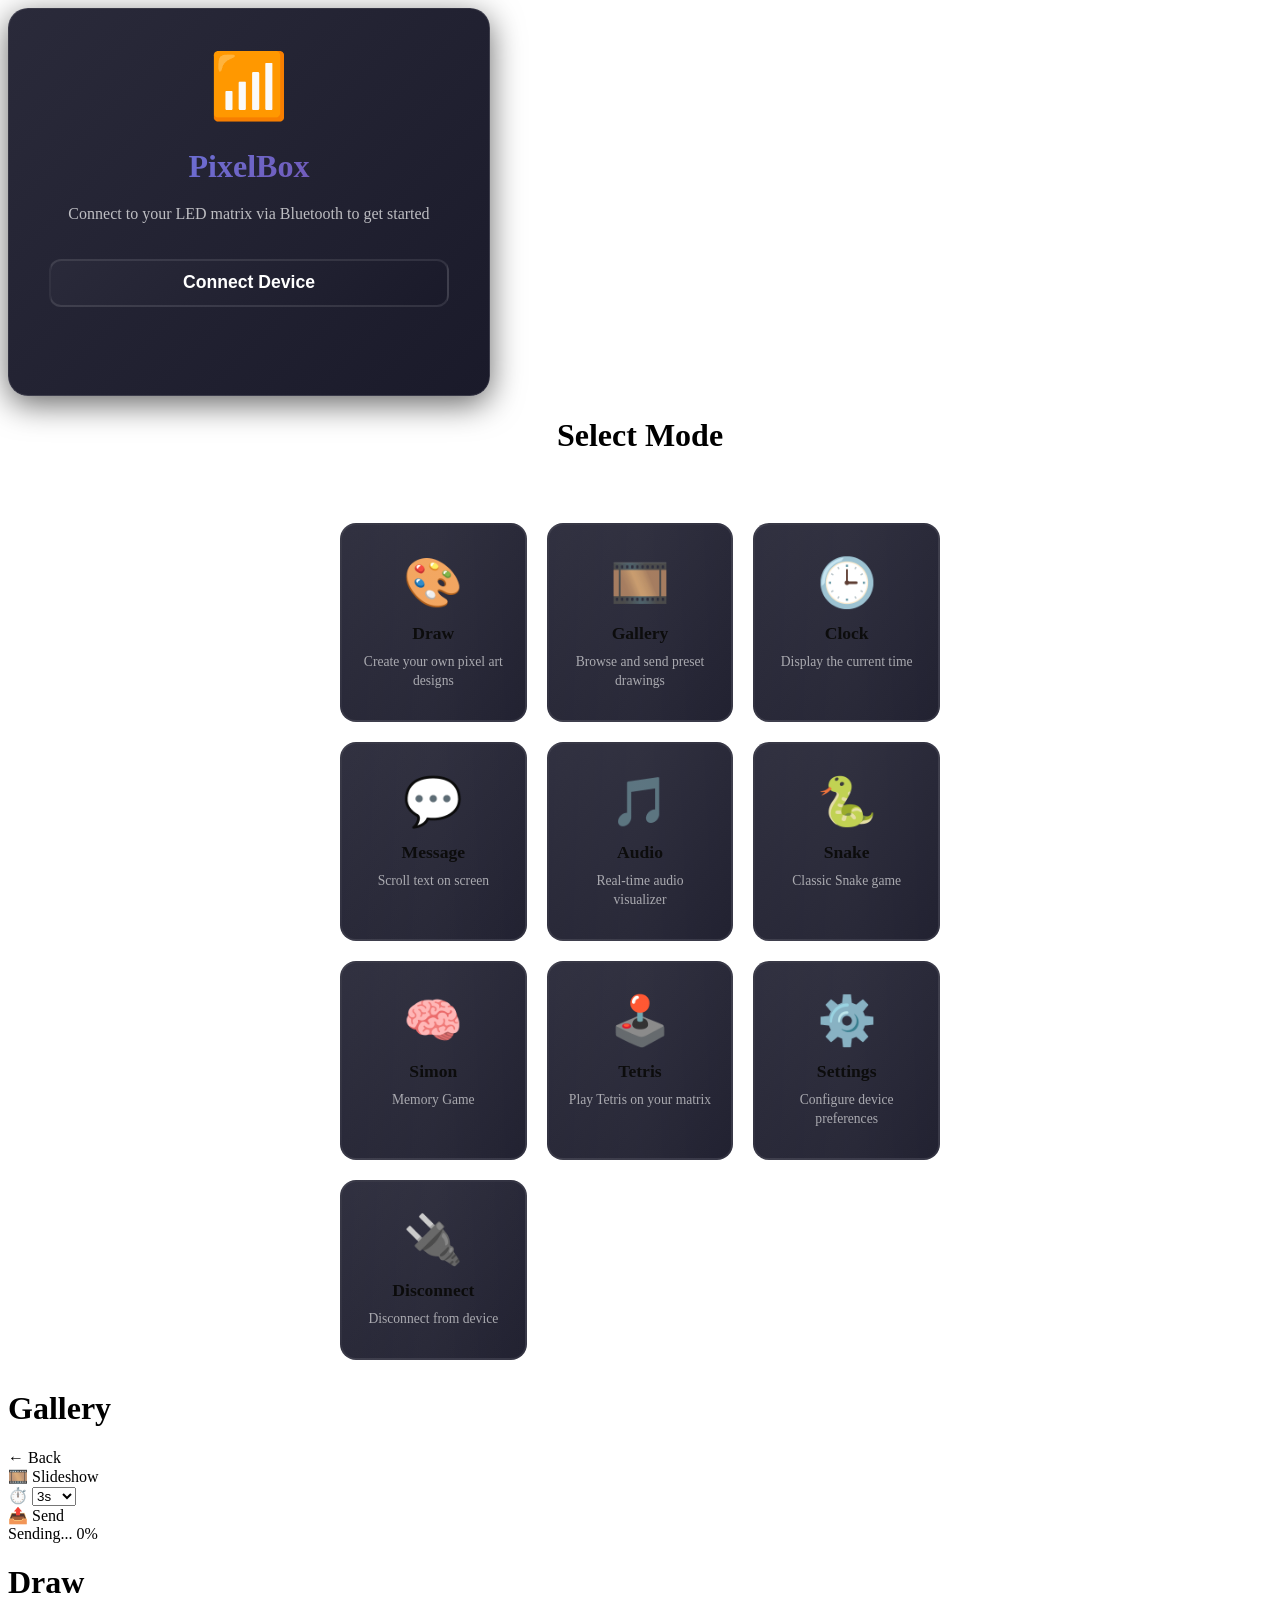
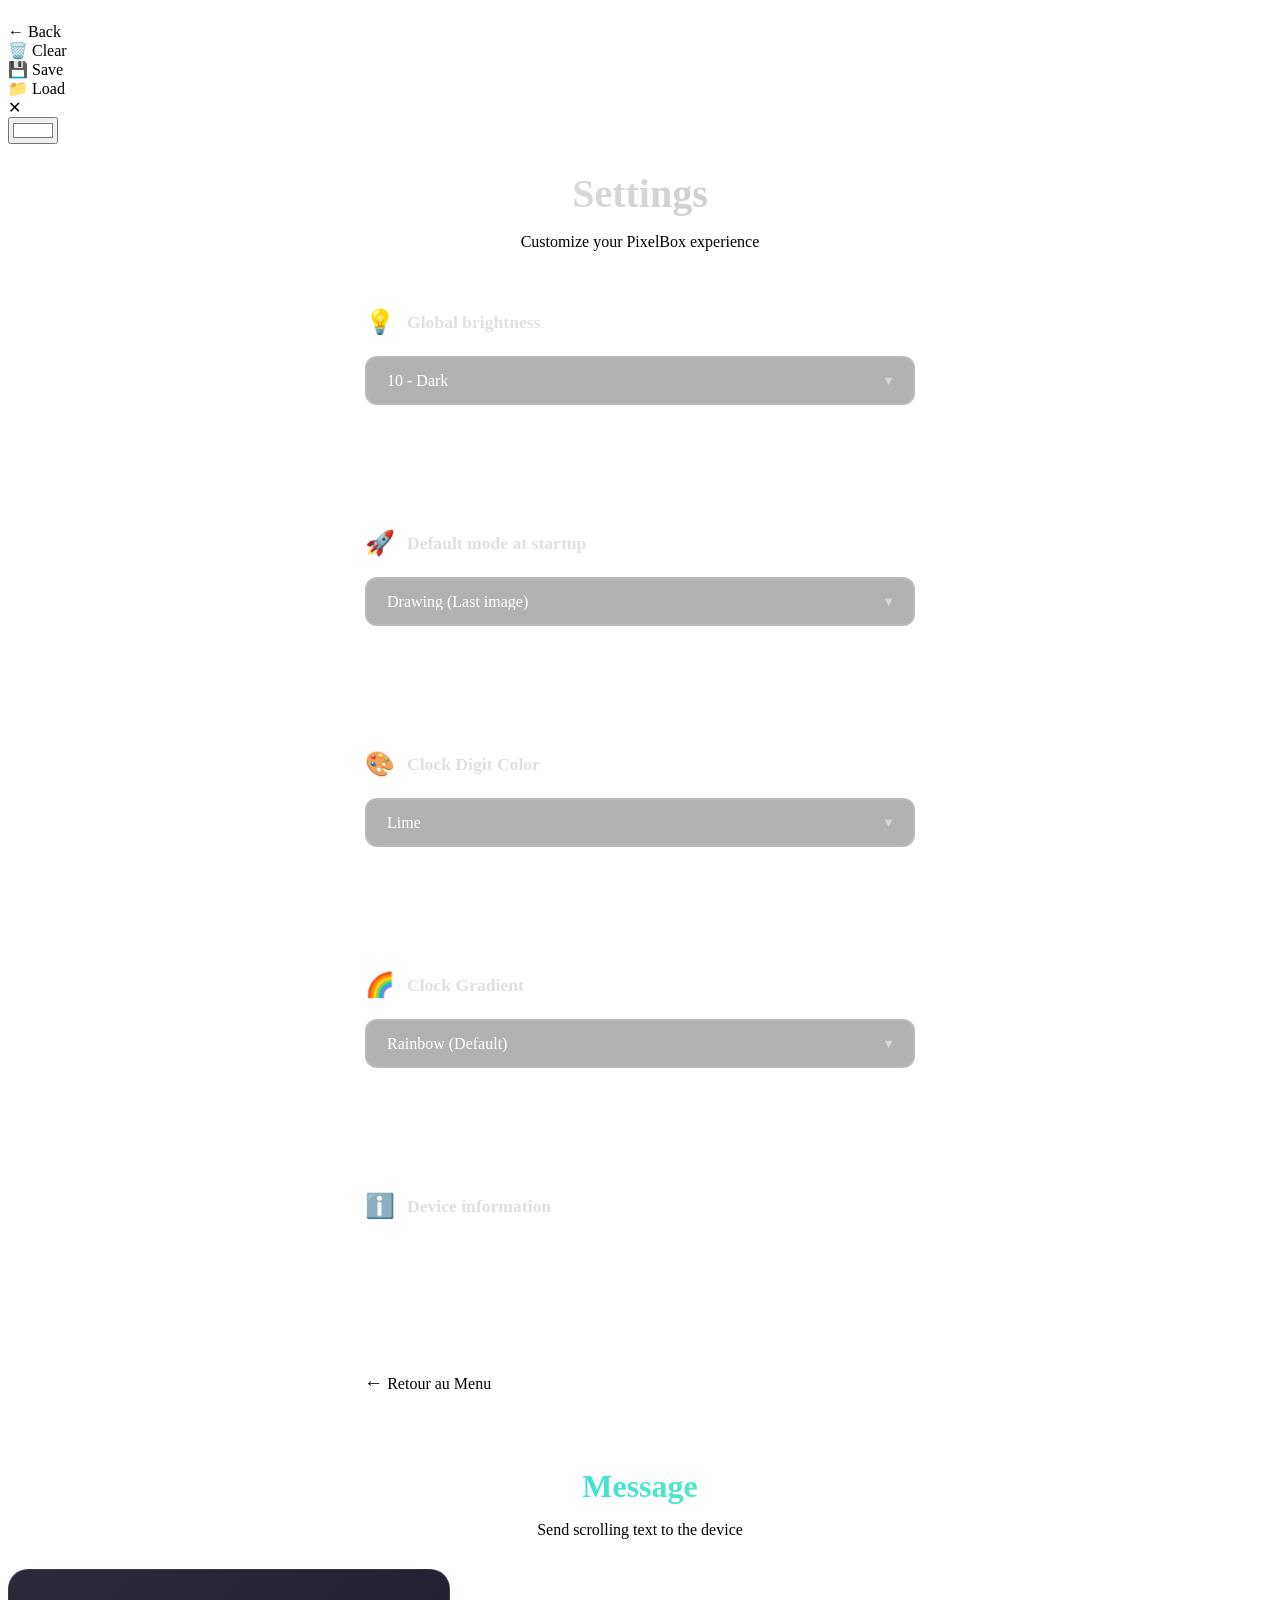
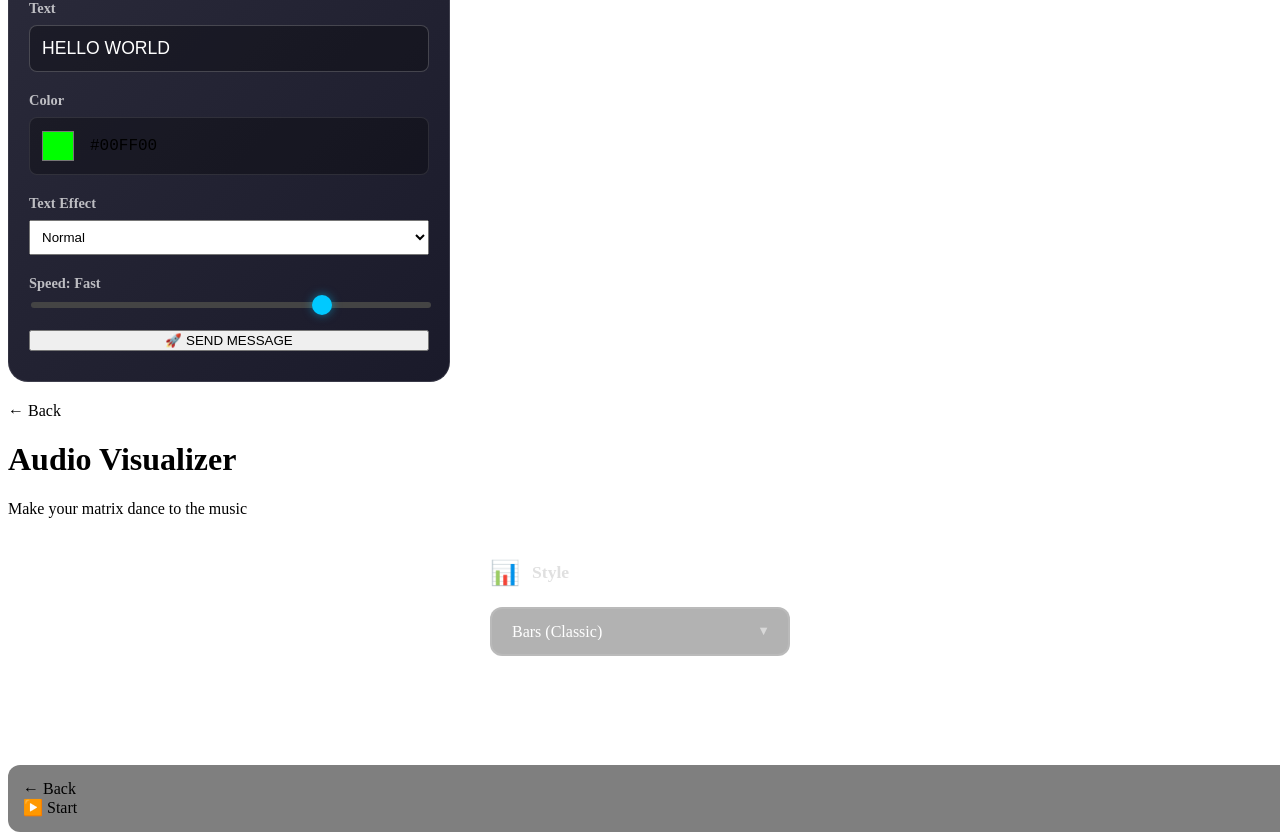
==== commit f24bcb5c: "Remove 'UP' direction as a trigger for Tetris piece rotation." ====
--- a/web/index.html
+++ b/web/index.html
@@ -523,7 +523,7 @@
     <script src="./js/draw.js?v=5"></script>
     <script src="./js/gallery.js?v=28"></script>
     <script src="./js/audio.js?v=5"></script>
-    <script src="./js/tetris.js?v=10"></script>
+    <script src="./js/tetris.js?v=11"></script>
     <script src="./js/snake.js?v=5"></script>
     <script src="./js/simon.js?v=2"></script>
     <script src="./js/text.js?v=3"></script>
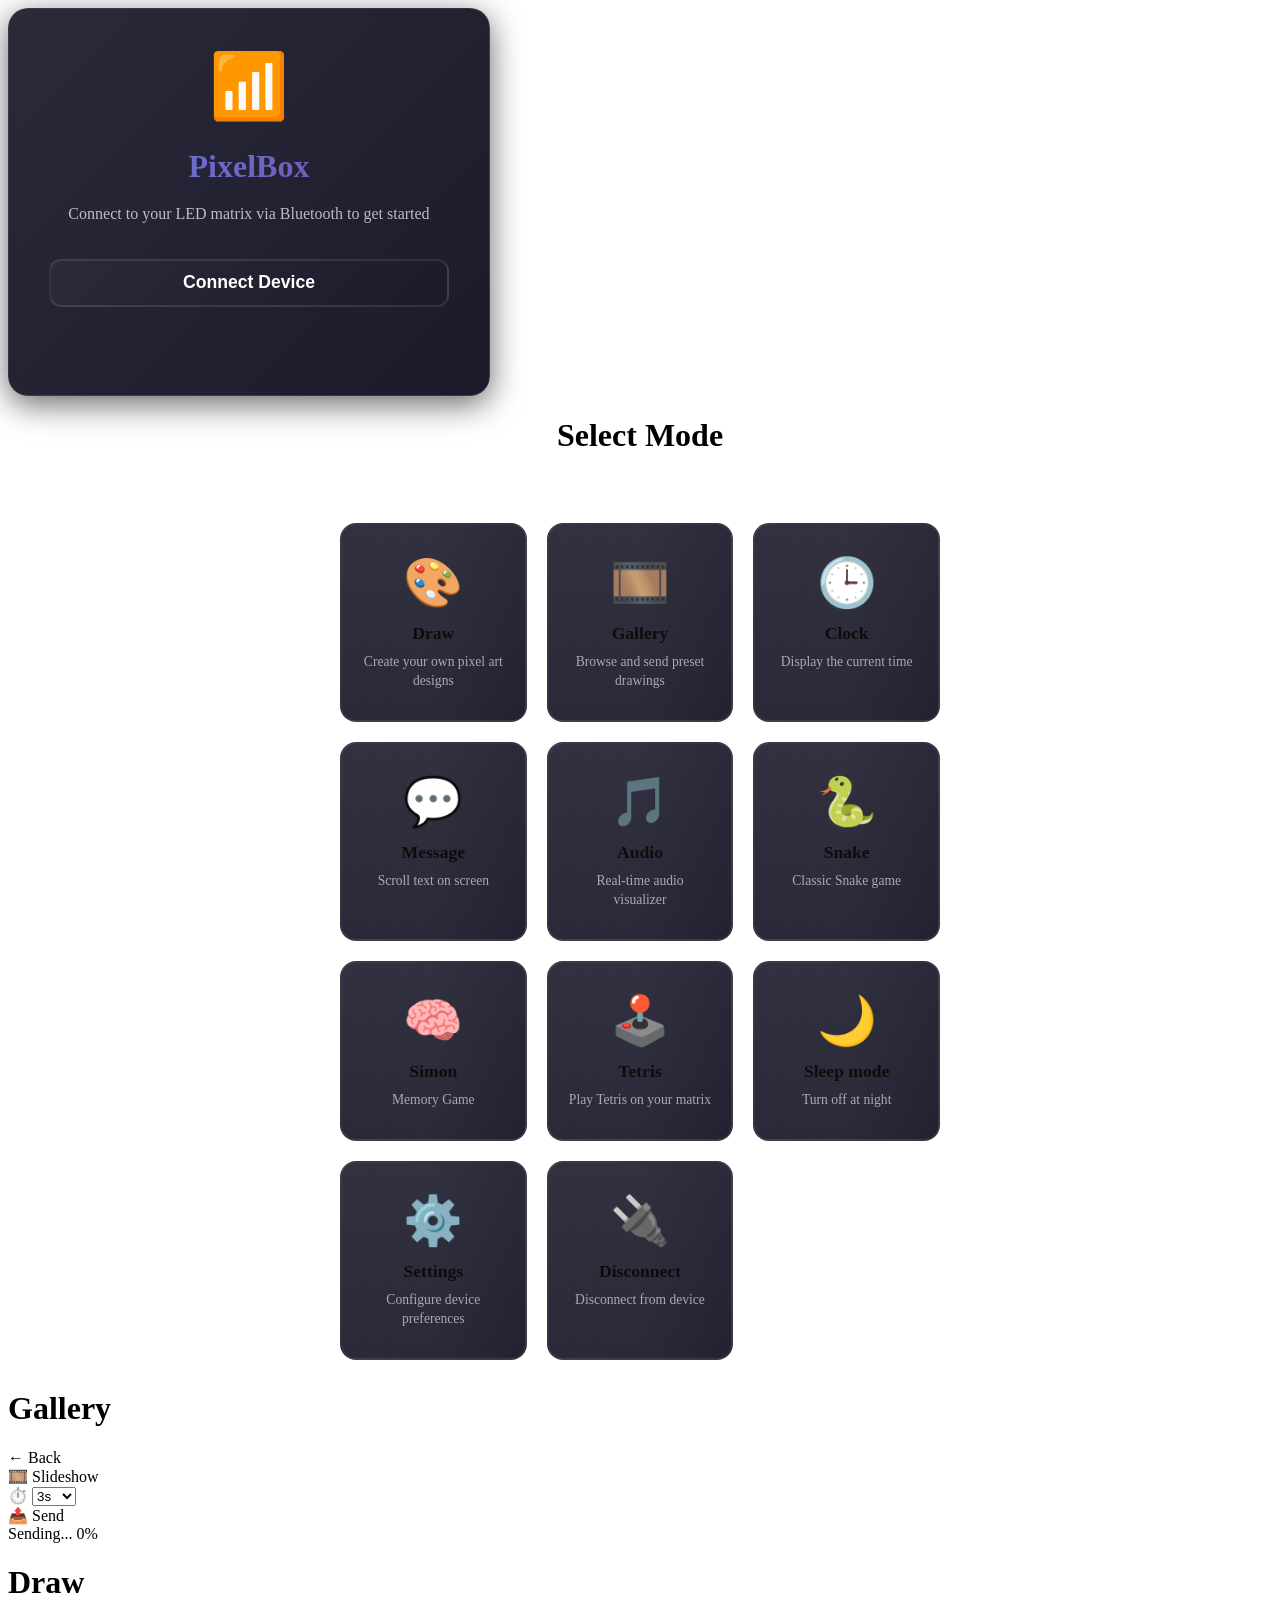
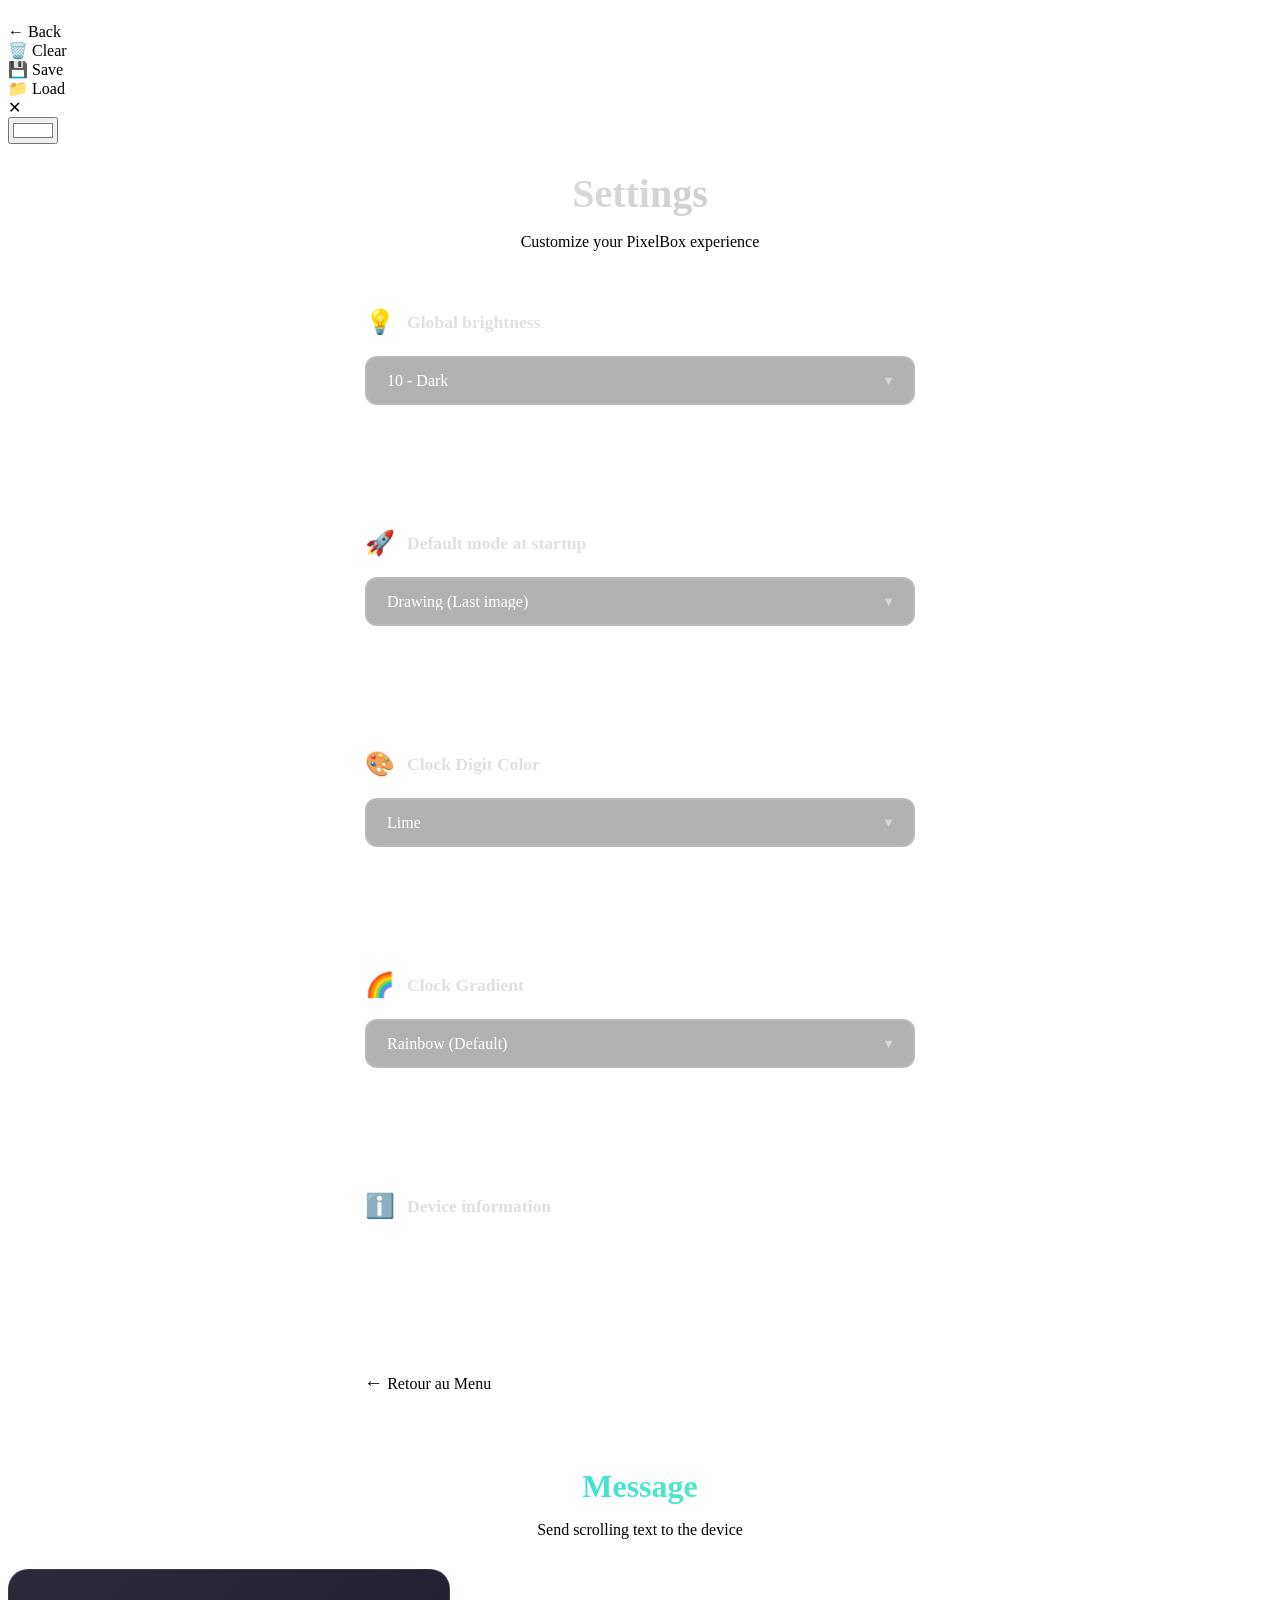
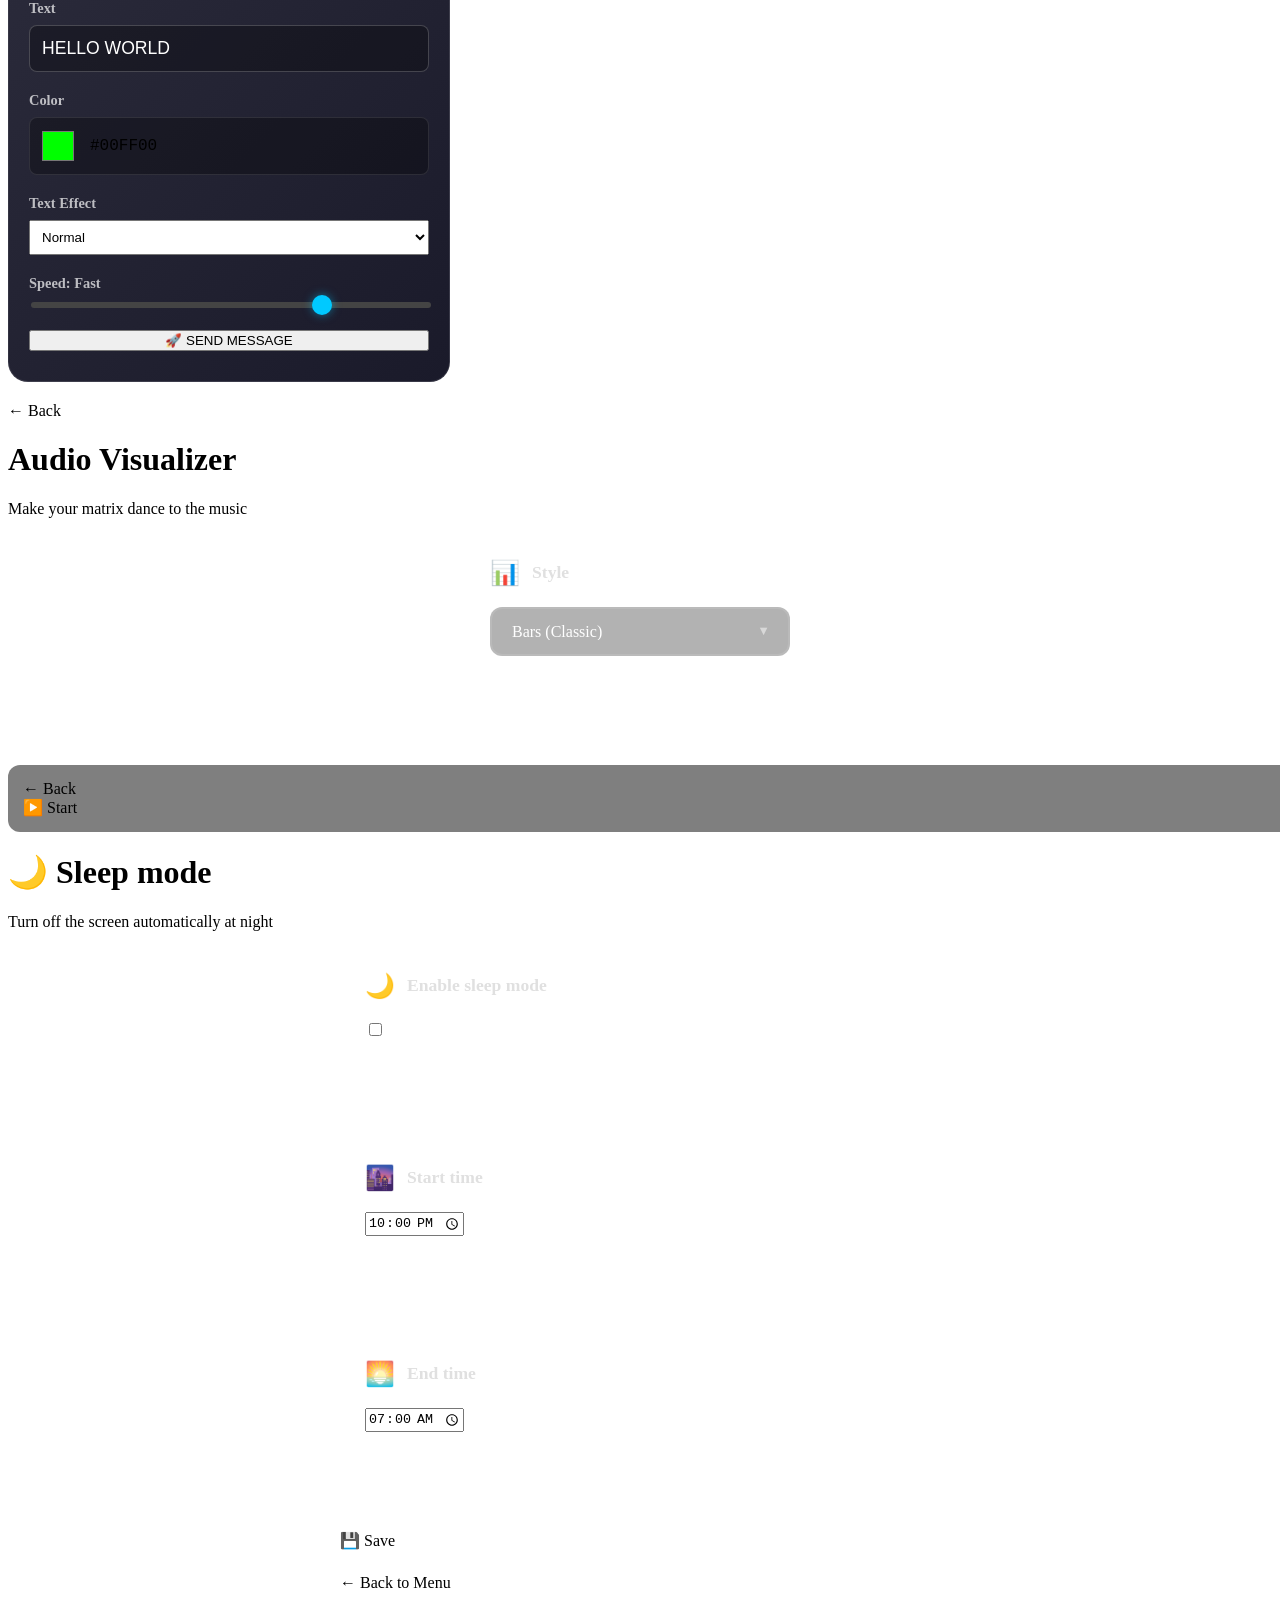
==== commit 051d90f1: "feat: Implement sleep mode with scheduled display dimming and web UI controls." ====
--- a/web/index.html
+++ b/web/index.html
@@ -18,505 +18,575 @@
 <body>
 
     <!-- PAGE 1: CONNECTION -->
-<div id="connectionPage" class="page active connection-page">
-    <div class="connection-container">
-        <div class="connection-icon">📶</div>
-        <h1>PixelBox</h1>
-        <p>Connect to your LED matrix via Bluetooth to get started</p>
-        <button id="connectBtn" class="btn-connect" style="width: 100%; height: 48px; font-size: 1.1rem;">
-            Connect Device
-        </button>
-        <div id="connectionStatus" class="connection-status">
-            <span id="connectionMessage"></span>
-        </div>
-    </div>
-</div>
+    <div id="connectionPage" class="page active connection-page">
+        <div class="connection-container">
+            <div class="connection-icon">📶</div>
+            <h1>PixelBox</h1>
+            <p>Connect to your LED matrix via Bluetooth to get started</p>
+            <button id="connectBtn" class="btn-connect" style="width: 100%; height: 48px; font-size: 1.1rem;">
+                Connect Device
+            </button>
+            <div id="connectionStatus" class="connection-status">
+                <span id="connectionMessage"></span>
+            </div>
+        </div>
+    </div>
     <!-- PAGE 2: MODE SELECTION -->
-<div id="modePage" class="page mode-page">
-    <div class="mode-container">
-        <div class="mode-header">
-            <h1>Select Mode</h1>
-            <div class="device-name">Connected to: <span id="deviceName">Device</span></div>
-        </div>
-
-        <div class="mode-grid">
-            <div class="mode-card" data-mode="draw">
-                <span class="mode-icon">🎨</span>
-                <div class="mode-name">Draw</div>
-                <div class="mode-description">Create your own pixel art designs</div>
-            </div>
-
-            <div class="mode-card" data-mode="gallery">
-                <span class="mode-icon">🎞️</span>
-                <div class="mode-name">Gallery</div>
-                <div class="mode-description">Browse and send preset drawings</div>
-            </div>
-
-            <div class="mode-card" data-mode="clock">
-                <span class="mode-icon">🕒</span>
-                <div class="mode-name">Clock</div>
-                <div class="mode-description">Display the current time</div>
-            </div>
-
-            <div class="mode-card" data-mode="text">
-                <span class="mode-icon">💬</span>
-                <div class="mode-name">Message</div>
-                <div class="mode-description">Scroll text on screen</div>
-            </div>
-
-            <div class="mode-card" data-mode="audio">
-                <span class="mode-icon">🎵</span>
-                <div class="mode-name">Audio</div>
-                <div class="mode-description">Real-time audio visualizer</div>
-            </div>
-
-            <div class="mode-card" data-mode="snake">
-                <span class="mode-icon">🐍</span>
-                <div class="mode-name">Snake</div>
-                <div class="mode-description">Classic Snake game</div>
-            </div>
-
-
-
-            <div class="mode-card" data-mode="simon">
-                <span class="mode-icon">🧠</span>
-                <div class="mode-name">Simon</div>
-                <div class="mode-description">Memory Game</div>
-            </div>
-
-
-
-            <div class="mode-card" data-mode="game">
-                <span class="mode-icon">🕹️</span>
-                <div class="mode-name">Tetris</div>
-                <div class="mode-description">Play Tetris on your matrix</div>
-            </div>
-
-            <div class="mode-card" data-mode="settings">
-                <span class="mode-icon">⚙️</span>
-                <div class="mode-name">Settings</div>
-                <div class="mode-description">Configure device preferences</div>
-            </div>
-
-            <div class="mode-card" data-mode="disconnect">
-                <span class="mode-icon">🔌</span>
-                <div class="mode-name">Disconnect</div>
-                <div class="mode-description">Disconnect from device</div>
-            </div>
-        </div>
-    </div>
-</div>
+    <div id="modePage" class="page mode-page">
+        <div class="mode-container">
+            <div class="mode-header">
+                <h1>Select Mode</h1>
+                <div class="device-name">Connected to: <span id="deviceName">Device</span></div>
+            </div>
+
+            <div class="mode-grid">
+                <div class="mode-card" data-mode="draw">
+                    <span class="mode-icon">🎨</span>
+                    <div class="mode-name">Draw</div>
+                    <div class="mode-description">Create your own pixel art designs</div>
+                </div>
+
+                <div class="mode-card" data-mode="gallery">
+                    <span class="mode-icon">🎞️</span>
+                    <div class="mode-name">Gallery</div>
+                    <div class="mode-description">Browse and send preset drawings</div>
+                </div>
+
+                <div class="mode-card" data-mode="clock">
+                    <span class="mode-icon">🕒</span>
+                    <div class="mode-name">Clock</div>
+                    <div class="mode-description">Display the current time</div>
+                </div>
+
+                <div class="mode-card" data-mode="text">
+                    <span class="mode-icon">💬</span>
+                    <div class="mode-name">Message</div>
+                    <div class="mode-description">Scroll text on screen</div>
+                </div>
+
+                <div class="mode-card" data-mode="audio">
+                    <span class="mode-icon">🎵</span>
+                    <div class="mode-name">Audio</div>
+                    <div class="mode-description">Real-time audio visualizer</div>
+                </div>
+
+                <div class="mode-card" data-mode="snake">
+                    <span class="mode-icon">🐍</span>
+                    <div class="mode-name">Snake</div>
+                    <div class="mode-description">Classic Snake game</div>
+                </div>
+
+
+
+                <div class="mode-card" data-mode="simon">
+                    <span class="mode-icon">🧠</span>
+                    <div class="mode-name">Simon</div>
+                    <div class="mode-description">Memory Game</div>
+                </div>
+
+
+
+                <div class="mode-card" data-mode="game">
+                    <span class="mode-icon">🕹️</span>
+                    <div class="mode-name">Tetris</div>
+                    <div class="mode-description">Play Tetris on your matrix</div>
+                </div>
+
+                <div class="mode-card" data-mode="nightlight">
+                    <span class="mode-icon">🌙</span>
+                    <div class="mode-name">Sleep mode</div>
+                    <div class="mode-description">Turn off at night</div>
+                </div>
+
+                <div class="mode-card" data-mode="settings">
+                    <span class="mode-icon">⚙️</span>
+                    <div class="mode-name">Settings</div>
+                    <div class="mode-description">Configure device preferences</div>
+                </div>
+
+                <div class="mode-card" data-mode="disconnect">
+                    <span class="mode-icon">🔌</span>
+                    <div class="mode-name">Disconnect</div>
+                    <div class="mode-description">Disconnect from device</div>
+                </div>
+            </div>
+        </div>
+    </div>
     <!-- PAGE: GALLERY MODE -->
-<div id="galleryPage" class="page gallery-page">
-    <div class="gallery-header">
-        <h1>Gallery</h1>
-    </div>
-
-    <div class="slideshow-controls">
-        <div class="control-btn" id="backFromSlideshow">
+    <div id="galleryPage" class="page gallery-page">
+        <div class="gallery-header">
+            <h1>Gallery</h1>
+        </div>
+
+        <div class="slideshow-controls">
+            <div class="control-btn" id="backFromSlideshow">
+                <span class="icon">←</span>
+                <span>Back</span>
+            </div>
+
+            <div class="control-btn" id="sendSlideshowBtn">
+                <span class="icon">🎞️</span>
+                <span>Slideshow</span>
+            </div>
+
+
+            <div class="brightness-card" title="Frame duration">
+                <span class="icon">⏱️</span>
+                <select id="frameDurationSelect">
+                    <option value="1">1s</option>
+                    <option value="3" selected>3s</option>
+                    <option value="5">5s</option>
+                    <option value="10">10s</option>
+                    <option value="15">15s</option>
+                    <option value="20">20s</option>
+                    <option value="30">30s</option>
+                    <option value="60">60s</option>
+                </select>
+            </div>
+
+            <div class="control-btn hidden" id="sendSelectedBtn">
+                <span class="icon">📤</span>
+                <span>Send</span>
+            </div>
+
+        </div>
+
+        <!-- Progress bar -->
+        <div id="progressBar" class="progress-bar hidden">
+            <div class="progress-info">
+                <span id="progressText">Sending...</span>
+                <span id="progressPercent">0%</span>
+            </div>
+            <div class="progress-track">
+                <div id="progressFill" class="progress-fill"></div>
+            </div>
+        </div>
+
+        <div id="gallery" class="gallery-container"></div>
+    </div>
+    <!-- PAGE: DRAW MODE -->
+    <div id="drawPage" class="page draw-page">
+        <div class="draw-header">
+            <h1>Draw</h1>
+        </div>
+        <div class="slideshow-controls">
+
+            <div class="control-btn" id="backFromDraw">
+                <span class="icon">←</span>
+                <span>Back</span>
+            </div>
+
+            <div class="control-btn" id="clearBtn">
+                <span class="icon">🗑️</span>
+                <span>Clear</span>
+            </div>
+
+            <div class="control-btn" id="saveBtn">
+                <span class="icon">💾</span>
+                <span>Save</span>
+            </div>
+
+            <div class="control-btn" id="loadBtn">
+                <span class="icon">📁</span>
+                <span>Load</span>
+            </div>
+
+
+            <input type="file" id="fileInput" accept=".json" style="display:none">
+        </div>
+
+        <div class="grid-wrapper">
+            <div id="grid" class="grid"></div>
+        </div>
+
+        <div id="palette" class="palette-container">
+            <div id="eraser" class="swatch eraser" title="Eraser">✕</div>
+            <div class="swatch" data-color="#ffffff" style="background:#ffffff"></div>
+            <div class="swatch" data-color="#ff0000" style="background:#ff0000"></div>
+            <div class="swatch" data-color="#00ff00" style="background:#00ff00"></div>
+            <div class="swatch" data-color="#0000ff" style="background:#0000ff"></div>
+            <div class="swatch" data-color="#ffff00" style="background:#ffff00"></div>
+            <div class="swatch" data-color="#00ffff" style="background:#00ffff"></div>
+            <div class="swatch" data-color="#ffa500" style="background:#ffa500"></div>
+            <div class="swatch" data-color="#ffc0cb" style="background:#ffc0cb"></div>
+            <div class="swatch" data-color="#ff1493" style="background:#ff1493"></div>
+            <div class="swatch" data-color="#1e90ff" style="background:#1e90ff"></div>
+            <div class="swatch" data-color="#8a2be2" style="background:#8a2be2"></div>
+            <div class="swatch" data-color="#adff2f" style="background:#adff2f"></div>
+            <div class="swatch" data-color="#8b4513" style="background:#8b4513"></div>
+            <div class="swatch" data-color="#808080" style="background:#808080"></div>
+            <input id="customColor" class="color-picker" type="color" value="#ffffff" title="Custom">
+        </div>
+    </div>
+    <!-- PAGE: SETTINGS MODE -->
+    <div id="settingsPage" class="page settings-page">
+        <div class="settings-header">
+            <h1>Settings</h1>
+            <p>Customize your PixelBox experience</p>
+        </div>
+
+        <div class="settings-container">
+            <div class="settings-card">
+                <div class="settings-label">
+                    <span class="icon">💡</span>
+                    <span>Global brightness</span>
+                </div>
+                <div class="settings-control">
+                    <select id="brightnessSettingsSelect">
+                        <option value="10">10 - Dark</option>
+                        <option value="20">20 - Soft</option>
+                        <option value="25">25 - Default</option>
+                        <option value="50">50 - Medium</option>
+                        <option value="75">75 - Bright</option>
+                        <option value="100">100 - Maximum</option>
+                    </select>
+                </div>
+                <p class="settings-help">The brightness is automatically saved in the device's memory.
+                </p>
+            </div>
+
+            <div class="settings-card">
+                <div class="settings-label">
+                    <span class="icon">🚀</span>
+                    <span>Default mode at startup</span>
+                </div>
+                <div class="settings-control">
+                    <select id="defaultModeSettingsSelect">
+                        <option value="0">Drawing (Last image)</option>
+                        <option value="1">Gallery (Disabled)</option>
+                        <option value="3">Clock</option>
+                    </select>
+                </div>
+                <p class="settings-help">The selected mode will be activated automatically when the device is powered
+                    on.
+                </p>
+            </div>
+
+            <div class="settings-card">
+                <div class="settings-label">
+                    <span class="icon">🎨</span>
+                    <span>Clock Digit Color</span>
+                </div>
+                <div class="settings-control">
+                    <select id="clockColorSettingsSelect">
+                        <option value="0">Lime</option>
+                        <option value="1">White</option>
+                        <option value="2">Cyan (Default)</option>
+                        <option value="3">Orange</option>
+                    </select>
+                </div>
+                <p class="settings-help">Select the color of the digits in Clock mode.</p>
+            </div>
+
+            <div class="settings-card">
+                <div class="settings-label">
+                    <span class="icon">🌈</span>
+                    <span>Clock Gradient</span>
+                </div>
+                <div class="settings-control">
+                    <select id="clockGradientSettingsSelect">
+                        <option value="0">Rainbow (Default)</option>
+                        <option value="1">White</option>
+                        <option value="2">Cool (Blue-Cyan-Purple)</option>
+                        <option value="3">Warm (Red-Orange-Yellow)</option>
+                    </select>
+                </div>
+                <p class="settings-help">Select the color style for the seconds ring.</p>
+            </div>
+
+            <div class="settings-card">
+                <div class="settings-label">
+                    <span class="icon">ℹ️</span>
+                    <span>Device information</span>
+                </div>
+                <div class="settings-help">
+                    Model: <strong id="infoModel">-</strong><br>
+                    Resolution: <strong id="infoResolution">-</strong><br>
+                    Connection: <strong>Bluetooth Low Energy</strong>
+                </div>
+            </div>
+
+            <div class="control-btn" id="backFromSettings">
+                <span class="icon">←</span>
+                <span>Retour au Menu</span>
+            </div>
+        </div>
+    </div>
+    <!-- PAGE: TEXT MODE -->
+    <div id="textPage" class="page text-page">
+        <div class="text-header">
+            <h1>Message</h1>
+            <p>Send scrolling text to the device</p>
+        </div>
+
+        <div class="text-container">
+            <div class="input-group">
+                <label>Text</label>
+                <input type="text" id="textInput" maxlength="30" value="HELLO WORLD">
+            </div>
+
+            <div class="input-group">
+                <label>Color</label>
+                <div class="color-select-wrapper">
+                    <input type="color" id="textColorPicker" value="#00FF00">
+                    <span id="textColorValue">#00FF00</span>
+                </div>
+            </div>
+
+            <div class="input-group">
+                <label>Text Effect</label>
+                <select id="textEffectSelect" class="settings-control" style="width: 100%; padding: 8px;">
+                    <option value="0">Normal</option>
+                    <option value="1">Shadow</option>
+                </select>
+            </div>
+
+            <div class="input-group">
+                <label>Speed: <span id="textSpeedValue">Fast</span></label>
+                <input type="range" id="textSpeedInput" min="20" max="250" value="80" step="10" style="direction: rtl">
+            </div>
+
+            <button id="sendTextBtn" class="control-btn" style="width: 100%; flex-direction: row; gap: 10px;">
+                <span class="icon">🚀</span>
+                <span>SEND MESSAGE</span>
+            </button>
+        </div>
+
+        <div class="control-btn" id="backFromText" style="margin-top: 20px;">
             <span class="icon">←</span>
             <span>Back</span>
         </div>
-
-        <div class="control-btn" id="sendSlideshowBtn">
-            <span class="icon">🎞️</span>
-            <span>Slideshow</span>
-        </div>
-
-
-        <div class="brightness-card" title="Frame duration">
-            <span class="icon">⏱️</span>
-            <select id="frameDurationSelect">
-                <option value="1">1s</option>
-                <option value="3" selected>3s</option>
-                <option value="5">5s</option>
-                <option value="10">10s</option>
-                <option value="15">15s</option>
-                <option value="20">20s</option>
-                <option value="30">30s</option>
-                <option value="60">60s</option>
-            </select>
-        </div>
-
-        <div class="control-btn hidden" id="sendSelectedBtn">
-            <span class="icon">📤</span>
-            <span>Send</span>
-        </div>
-
-    </div>
-
-    <!-- Progress bar -->
-    <div id="progressBar" class="progress-bar hidden">
-        <div class="progress-info">
-            <span id="progressText">Sending...</span>
-            <span id="progressPercent">0%</span>
-        </div>
-        <div class="progress-track">
-            <div id="progressFill" class="progress-fill"></div>
-        </div>
-    </div>
-
-    <div id="gallery" class="gallery-container"></div>
-</div>
-    <!-- PAGE: DRAW MODE -->
-<div id="drawPage" class="page draw-page">
-    <div class="draw-header">
-        <h1>Draw</h1>
-    </div>
-    <div class="slideshow-controls">
-
-        <div class="control-btn" id="backFromDraw">
-            <span class="icon">←</span>
-            <span>Back</span>
-        </div>
-
-        <div class="control-btn" id="clearBtn">
-            <span class="icon">🗑️</span>
-            <span>Clear</span>
-        </div>
-
-        <div class="control-btn" id="saveBtn">
-            <span class="icon">💾</span>
-            <span>Save</span>
-        </div>
-
-        <div class="control-btn" id="loadBtn">
-            <span class="icon">📁</span>
-            <span>Load</span>
-        </div>
-
-
-        <input type="file" id="fileInput" accept=".json" style="display:none">
-    </div>
-
-    <div class="grid-wrapper">
-        <div id="grid" class="grid"></div>
-    </div>
-
-    <div id="palette" class="palette-container">
-        <div id="eraser" class="swatch eraser" title="Eraser">✕</div>
-        <div class="swatch" data-color="#ffffff" style="background:#ffffff"></div>
-        <div class="swatch" data-color="#ff0000" style="background:#ff0000"></div>
-        <div class="swatch" data-color="#00ff00" style="background:#00ff00"></div>
-        <div class="swatch" data-color="#0000ff" style="background:#0000ff"></div>
-        <div class="swatch" data-color="#ffff00" style="background:#ffff00"></div>
-        <div class="swatch" data-color="#00ffff" style="background:#00ffff"></div>
-        <div class="swatch" data-color="#ffa500" style="background:#ffa500"></div>
-        <div class="swatch" data-color="#ffc0cb" style="background:#ffc0cb"></div>
-        <div class="swatch" data-color="#ff1493" style="background:#ff1493"></div>
-        <div class="swatch" data-color="#1e90ff" style="background:#1e90ff"></div>
-        <div class="swatch" data-color="#8a2be2" style="background:#8a2be2"></div>
-        <div class="swatch" data-color="#adff2f" style="background:#adff2f"></div>
-        <div class="swatch" data-color="#8b4513" style="background:#8b4513"></div>
-        <div class="swatch" data-color="#808080" style="background:#808080"></div>
-        <input id="customColor" class="color-picker" type="color" value="#ffffff" title="Custom">
-    </div>
-</div>
-    <!-- PAGE: SETTINGS MODE -->
-<div id="settingsPage" class="page settings-page">
-    <div class="settings-header">
-        <h1>Settings</h1>
-        <p>Customize your PixelBox experience</p>
-    </div>
-
-    <div class="settings-container">
-        <div class="settings-card">
-            <div class="settings-label">
-                <span class="icon">💡</span>
-                <span>Global brightness</span>
-            </div>
-            <div class="settings-control">
-                <select id="brightnessSettingsSelect">
-                    <option value="10">10 - Dark</option>
-                    <option value="20">20 - Soft</option>
-                    <option value="25">25 - Default</option>
-                    <option value="50">50 - Medium</option>
-                    <option value="75">75 - Bright</option>
-                    <option value="100">100 - Maximum</option>
-                </select>
-            </div>
-            <p class="settings-help">The brightness is automatically saved in the device's memory.
+    </div>
+    <!-- PAGE: AUDIO MODE -->
+    <div id="audioPage" class="page audio-page">
+        <div class="audio-header">
+            <h1>Audio Visualizer</h1>
+            <p>Make your matrix dance to the music</p>
+        </div>
+
+        <div class="audio-container"
+            style="display: flex; flex-direction: column; align-items: center; justify-content: center; flex: 1;">
+
+            <div class="settings-card" style="width: 100%; max-width: 300px; margin-bottom: 20px;">
+                <div class="settings-label">
+                    <span class="icon">📊</span>
+                    <span>Style</span>
+                </div>
+                <div class="settings-control">
+                    <select id="audioStyleSelect">
+                        <option value="0">Bars (Classic)</option>
+                        <option value="1">Radial (Pulse)</option>
+                    </select>
+                </div>
+            </div>
+
+
+
+            <p class="settings-help" style="text-align: center; margin-top: 10px;">
+                Grant microphone access to start the visualization.
             </p>
         </div>
 
-        <div class="settings-card">
-            <div class="settings-label">
-                <span class="icon">🚀</span>
-                <span>Default mode at startup</span>
-            </div>
-            <div class="settings-control">
-                <select id="defaultModeSettingsSelect">
-                    <option value="0">Drawing (Last image)</option>
-                    <option value="1">Gallery (Disabled)</option>
-                    <option value="3">Clock</option>
-                </select>
-            </div>
-            <p class="settings-help">The selected mode will be activated automatically when the device is powered
-                on.
-            </p>
-        </div>
-
-        <div class="settings-card">
-            <div class="settings-label">
-                <span class="icon">🎨</span>
-                <span>Clock Digit Color</span>
-            </div>
-            <div class="settings-control">
-                <select id="clockColorSettingsSelect">
-                    <option value="0">Lime</option>
-                    <option value="1">White</option>
-                    <option value="2">Cyan (Default)</option>
-                    <option value="3">Orange</option>
-                </select>
-            </div>
-            <p class="settings-help">Select the color of the digits in Clock mode.</p>
-        </div>
-
-        <div class="settings-card">
-            <div class="settings-label">
-                <span class="icon">🌈</span>
-                <span>Clock Gradient</span>
-            </div>
-            <div class="settings-control">
-                <select id="clockGradientSettingsSelect">
-                    <option value="0">Rainbow (Default)</option>
-                    <option value="1">White</option>
-                    <option value="2">Cool (Blue-Cyan-Purple)</option>
-                    <option value="3">Warm (Red-Orange-Yellow)</option>
-                </select>
-            </div>
-            <p class="settings-help">Select the color style for the seconds ring.</p>
-        </div>
-
-        <div class="settings-card">
-            <div class="settings-label">
-                <span class="icon">ℹ️</span>
-                <span>Device information</span>
-            </div>
-            <div class="settings-help">
-                Model: <strong id="infoModel">-</strong><br>
-                Resolution: <strong id="infoResolution">-</strong><br>
-                Connection: <strong>Bluetooth Low Energy</strong>
-            </div>
-        </div>
-
-        <div class="control-btn" id="backFromSettings">
-            <span class="icon">←</span>
-            <span>Retour au Menu</span>
-        </div>
-    </div>
-</div>
-    <!-- PAGE: TEXT MODE -->
-<div id="textPage" class="page text-page">
-    <div class="text-header">
-        <h1>Message</h1>
-        <p>Send scrolling text to the device</p>
-    </div>
-
-    <div class="text-container">
-        <div class="input-group">
-            <label>Text</label>
-            <input type="text" id="textInput" maxlength="30" value="HELLO WORLD">
-        </div>
-
-        <div class="input-group">
-            <label>Color</label>
-            <div class="color-select-wrapper">
-                <input type="color" id="textColorPicker" value="#00FF00">
-                <span id="textColorValue">#00FF00</span>
-            </div>
-        </div>
-
-        <div class="input-group">
-            <label>Text Effect</label>
-            <select id="textEffectSelect" class="settings-control" style="width: 100%; padding: 8px;">
-                <option value="0">Normal</option>
-                <option value="1">Shadow</option>
-            </select>
-        </div>
-
-        <div class="input-group">
-            <label>Speed: <span id="textSpeedValue">Fast</span></label>
-            <input type="range" id="textSpeedInput" min="20" max="250" value="80" step="10" style="direction: rtl">
-        </div>
-
-        <button id="sendTextBtn" class="control-btn" style="width: 100%; flex-direction: row; gap: 10px;">
-            <span class="icon">🚀</span>
-            <span>SEND MESSAGE</span>
-        </button>
-    </div>
-
-    <div class="control-btn" id="backFromText" style="margin-top: 20px;">
-        <span class="icon">←</span>
-        <span>Back</span>
-    </div>
-</div>
-    <!-- PAGE: AUDIO MODE -->
-<div id="audioPage" class="page audio-page">
-    <div class="audio-header">
-        <h1>Audio Visualizer</h1>
-        <p>Make your matrix dance to the music</p>
-    </div>
-
-    <div class="audio-container"
-        style="display: flex; flex-direction: column; align-items: center; justify-content: center; flex: 1;">
-
-        <div class="settings-card" style="width: 100%; max-width: 300px; margin-bottom: 20px;">
-            <div class="settings-label">
-                <span class="icon">📊</span>
-                <span>Style</span>
-            </div>
-            <div class="settings-control">
-                <select id="audioStyleSelect">
-                    <option value="0">Bars (Classic)</option>
-                    <option value="1">Radial (Pulse)</option>
-                </select>
-            </div>
-        </div>
-
-
-
-        <p class="settings-help" style="text-align: center; margin-top: 10px;">
-            Grant microphone access to start the visualization.
-        </p>
-    </div>
-
-    <div class="slideshow-controls"
-        style="margin-top: 20px; width: 100%; justify-content: center; gap: 20px; background: rgba(0,0,0,0.5); padding: 15px; border-radius: 12px;">
-        <div class="control-btn" id="backFromAudio">
-            <span class="icon">←</span>
-            <span>Back</span>
-        </div>
-        <div class="control-btn" id="toggleAudioBtn">
-            <span class="icon">▶️</span>
-            <span id="audioStatusText">Start</span>
-        </div>
-    </div>
-</div>
+        <div class="slideshow-controls"
+            style="margin-top: 20px; width: 100%; justify-content: center; gap: 20px; background: rgba(0,0,0,0.5); padding: 15px; border-radius: 12px;">
+            <div class="control-btn" id="backFromAudio">
+                <span class="icon">←</span>
+                <span>Back</span>
+            </div>
+            <div class="control-btn" id="toggleAudioBtn">
+                <span class="icon">▶️</span>
+                <span id="audioStatusText">Start</span>
+            </div>
+        </div>
+    </div>
     <!-- PAGE: TETRIS MODE -->
-<div id="gamePage" class="page game-page">
-    <div class="game-header">
-        <h1>Tetris</h1>
-    </div>
-
-    <!-- Top Controls: Back & Restart -->
-    <div class="top-controls">
-        <div class="control-btn" id="backFromGame">
-            <span class="icon">←</span>
-            <span>Back</span>
-        </div>
-        <div class="control-btn" id="startTetrisBtn">
-            <span class="icon">▶️</span>
-            <span id="tetrisStatusText">Start</span>
-        </div>
-    </div>
-
-    <!-- Score Display (Now Compact) -->
-    <div class="score-container">
-        <div class="score-display">
-            <span class="score-label">SCORE</span>
-            <span id="tetrisScore" class="score-value">0</span>
-        </div>
-    </div>
-
-    <!-- Swipe Zone -->
-    <div id="tetrisSwipeArea" class="swipe-area"></div>
-
-    <!-- Bottom Controls: D-Pad -->
-    <div class="game-controls">
-        <div class="dpad-row">
-            <button id="btnRotate" class="game-btn action-btn">↻</button>
-        </div>
-        <div class="dpad-row">
-            <button id="btnLeft" class="game-btn">←</button>
-            <button id="btnDown" class="game-btn">↓</button>
-            <button id="btnRight" class="game-btn">→</button>
-        </div>
-    </div>
-</div>
+    <div id="gamePage" class="page game-page">
+        <div class="game-header">
+            <h1>Tetris</h1>
+        </div>
+
+        <!-- Top Controls: Back & Restart -->
+        <div class="top-controls">
+            <div class="control-btn" id="backFromGame">
+                <span class="icon">←</span>
+                <span>Back</span>
+            </div>
+            <div class="control-btn" id="startTetrisBtn">
+                <span class="icon">▶️</span>
+                <span id="tetrisStatusText">Start</span>
+            </div>
+        </div>
+
+        <!-- Score Display (Now Compact) -->
+        <div class="score-container">
+            <div class="score-display">
+                <span class="score-label">SCORE</span>
+                <span id="tetrisScore" class="score-value">0</span>
+            </div>
+        </div>
+
+        <!-- Swipe Zone -->
+        <div id="tetrisSwipeArea" class="swipe-area"></div>
+
+        <!-- Bottom Controls: D-Pad -->
+        <div class="game-controls">
+            <div class="dpad-row">
+                <button id="btnRotate" class="game-btn action-btn">↻</button>
+            </div>
+            <div class="dpad-row">
+                <button id="btnLeft" class="game-btn">←</button>
+                <button id="btnDown" class="game-btn">↓</button>
+                <button id="btnRight" class="game-btn">→</button>
+            </div>
+        </div>
+    </div>
     <!-- PAGE: SNAKE MODE -->
-<div id="snakePage" class="page game-page">
-    <div class="game-header">
-        <h1
-            style="background: linear-gradient(to right, #00ff00, #ffff00); -webkit-background-clip: text; background-clip: text;">
-            Snake
-        </h1>
-    </div>
-
-    <div class="top-controls">
-        <div class="control-btn" id="backFromSnake">
-            <span class="icon">←</span>
-            <span>Back</span>
-        </div>
-        <div class="control-btn" id="startSnakeBtn">
-            <span class="icon">▶️</span>
-            <span id="snakeStatusText">Start</span>
-        </div>
-    </div>
-
-    <div class="score-container">
-        <div class="score-display">
-            <span class="score-label">SCORE</span>
-            <span id="snakeScore" class="score-value">0</span>
-        </div>
-    </div>
-
-    <!-- Swipe Zone -->
-    <div id="snakeSwipeArea" class="swipe-area"></div>
-
-    <div class="game-controls">
-        <!-- Snake doesn't need rotate, but we keep d-pad structure -->
-        <div class="dpad-row">
-            <button id="btnSnakeUp" class="game-btn">↑</button>
-        </div>
-        <div class="dpad-row">
-            <button id="btnSnakeLeft" class="game-btn">←</button>
-            <button id="btnSnakeDown" class="game-btn">↓</button>
-            <button id="btnSnakeRight" class="game-btn">→</button>
-        </div>
-    </div>
-</div>
+    <div id="snakePage" class="page game-page">
+        <div class="game-header">
+            <h1
+                style="background: linear-gradient(to right, #00ff00, #ffff00); -webkit-background-clip: text; background-clip: text;">
+                Snake
+            </h1>
+        </div>
+
+        <div class="top-controls">
+            <div class="control-btn" id="backFromSnake">
+                <span class="icon">←</span>
+                <span>Back</span>
+            </div>
+            <div class="control-btn" id="startSnakeBtn">
+                <span class="icon">▶️</span>
+                <span id="snakeStatusText">Start</span>
+            </div>
+        </div>
+
+        <div class="score-container">
+            <div class="score-display">
+                <span class="score-label">SCORE</span>
+                <span id="snakeScore" class="score-value">0</span>
+            </div>
+        </div>
+
+        <!-- Swipe Zone -->
+        <div id="snakeSwipeArea" class="swipe-area"></div>
+
+        <div class="game-controls">
+            <!-- Snake doesn't need rotate, but we keep d-pad structure -->
+            <div class="dpad-row">
+                <button id="btnSnakeUp" class="game-btn">↑</button>
+            </div>
+            <div class="dpad-row">
+                <button id="btnSnakeLeft" class="game-btn">←</button>
+                <button id="btnSnakeDown" class="game-btn">↓</button>
+                <button id="btnSnakeRight" class="game-btn">→</button>
+            </div>
+        </div>
+    </div>
     <!-- PAGE: SIMON MODE -->
-<div id="simonPage" class="page game-page">
-    <div class="game-header">
-        <h1
-            style="background: linear-gradient(to right, #ff0000, #00ff00, #0000ff); -webkit-background-clip: text; background-clip: text;">
-            Simon</h1>
-    </div>
-
-    <div class="top-controls">
-        <div class="control-btn" id="backFromSimon">
-            <span class="icon">←</span>
-            <span>Back</span>
-        </div>
-        <div class="control-btn" id="startSimonBtn">
-            <span class="icon">▶️</span>
-            <span id="simonStatusText">Start</span>
-        </div>
-    </div>
-
-    <div class="score-container"
-        style="flex: 0.5; display: flex; align-items: center; justify-content: center; width: 100%;">
-        <div class="score-display" style="flex-direction: column;">
-            <span class="score-label">LEVEL</span>
-            <span id="simonScore" class="score-value">1</span>
-        </div>
-    </div>
-
-    <div class="simon-controls" style="flex: 2; justify-content: center;">
-        <div
-            style="display: grid; grid-template-columns: 1fr 1fr; gap: 20px; width: 100%; max-width: 300px; padding: 20px;">
-            <button id="btnSimonGreen" class="game-btn"
-                style="width: 100%; height: 120px; border-radius: 20px; background: #00ff00; border: 4px solid #00aa00;"></button>
-            <button id="btnSimonRed" class="game-btn"
-                style="width: 100%; height: 120px; border-radius: 20px; background: #ff0000; border: 4px solid #aa0000;"></button>
-            <button id="btnSimonYellow" class="game-btn"
-                style="width: 100%; height: 120px; border-radius: 20px; background: #ffff00; border: 4px solid #aaaa00;"></button>
-            <button id="btnSimonBlue" class="game-btn"
-                style="width: 100%; height: 120px; border-radius: 20px; background: #0000ff; border: 4px solid #0000aa;"></button>
-        </div>
-    </div>
-</div>
+    <div id="simonPage" class="page game-page">
+        <div class="game-header">
+            <h1
+                style="background: linear-gradient(to right, #ff0000, #00ff00, #0000ff); -webkit-background-clip: text; background-clip: text;">
+                Simon</h1>
+        </div>
+
+        <div class="top-controls">
+            <div class="control-btn" id="backFromSimon">
+                <span class="icon">←</span>
+                <span>Back</span>
+            </div>
+            <div class="control-btn" id="startSimonBtn">
+                <span class="icon">▶️</span>
+                <span id="simonStatusText">Start</span>
+            </div>
+        </div>
+
+        <div class="score-container"
+            style="flex: 0.5; display: flex; align-items: center; justify-content: center; width: 100%;">
+            <div class="score-display" style="flex-direction: column;">
+                <span class="score-label">LEVEL</span>
+                <span id="simonScore" class="score-value">1</span>
+            </div>
+        </div>
+
+        <div class="simon-controls" style="flex: 2; justify-content: center;">
+            <div
+                style="display: grid; grid-template-columns: 1fr 1fr; gap: 20px; width: 100%; max-width: 300px; padding: 20px;">
+                <button id="btnSimonGreen" class="game-btn"
+                    style="width: 100%; height: 120px; border-radius: 20px; background: #00ff00; border: 4px solid #00aa00;"></button>
+                <button id="btnSimonRed" class="game-btn"
+                    style="width: 100%; height: 120px; border-radius: 20px; background: #ff0000; border: 4px solid #aa0000;"></button>
+                <button id="btnSimonYellow" class="game-btn"
+                    style="width: 100%; height: 120px; border-radius: 20px; background: #ffff00; border: 4px solid #aaaa00;"></button>
+                <button id="btnSimonBlue" class="game-btn"
+                    style="width: 100%; height: 120px; border-radius: 20px; background: #0000ff; border: 4px solid #0000aa;"></button>
+            </div>
+        </div>
+    </div>
+    <!-- PAGE: NIGHT LIGHT (VEILLEUSE) -->
+    <div id="nightlightPage" class="page nightlight-page">
+        <div class="settings-header">
+            <h1>🌙 Sleep mode</h1>
+            <p>Turn off the screen automatically at night</p>
+        </div>
+
+        <div class="settings-container">
+
+            <!-- Toggle ON/OFF -->
+            <div class="settings-card nightlight-toggle-card">
+                <div class="settings-label">
+                    <span class="icon">🌙</span>
+                    <span>Enable sleep mode</span>
+                </div>
+                <div class="settings-control">
+                    <label class="toggle-switch">
+                        <input type="checkbox" id="nightlightEnabled">
+                        <span class="toggle-slider"></span>
+                    </label>
+                </div>
+                <p class="settings-help">The matrix will automatically turn off during the configured time frame.</p>
+            </div>
+
+            <!-- Heure de début -->
+            <div class="settings-card">
+                <div class="settings-label">
+                    <span class="icon">🌆</span>
+                    <span>Start time</span>
+                </div>
+                <div class="settings-control">
+                    <input type="time" id="nightlightStart" value="22:00" class="time-input">
+                </div>
+                <p class="settings-help">The night light turns on starting at this time.</p>
+            </div>
+
+            <!-- Heure de fin -->
+            <div class="settings-card">
+                <div class="settings-label">
+                    <span class="icon">🌅</span>
+                    <span>End time</span>
+                </div>
+                <div class="settings-control">
+                    <input type="time" id="nightlightEnd" value="07:00" class="time-input">
+                </div>
+                <p class="settings-help">The night light turns off at this time (can cross midnight).</p>
+            </div>
+
+
+
+            <!-- Bouton Enregistrer -->
+            <div class="control-btn nightlight-save-btn" id="nightlightSave">
+                <span class="icon">💾</span>
+                <span>Save</span>
+            </div>
+
+            <!-- Bouton Retour -->
+            <div class="control-btn" id="backFromNightlight">
+                <span class="icon">←</span>
+                <span>Back to Menu</span>
+            </div>
+
+        </div>
+    </div>
 
     <script src="./js/ble.js?v=7" defer></script>
     <script src="./js/esp32.js?v=14" defer></script>
@@ -527,8 +597,9 @@
     <script src="./js/snake.js?v=5"></script>
     <script src="./js/simon.js?v=2"></script>
     <script src="./js/text.js?v=3"></script>
-
-    <script src="./js/app.js?v=86"></script>
+    <script src="./js/sleepmode.js?v=1"></script>
+
+    <script src="./js/app.js?v=87"></script>
     <script src="./js/swipe.js?v=4"></script>
 </body>
 
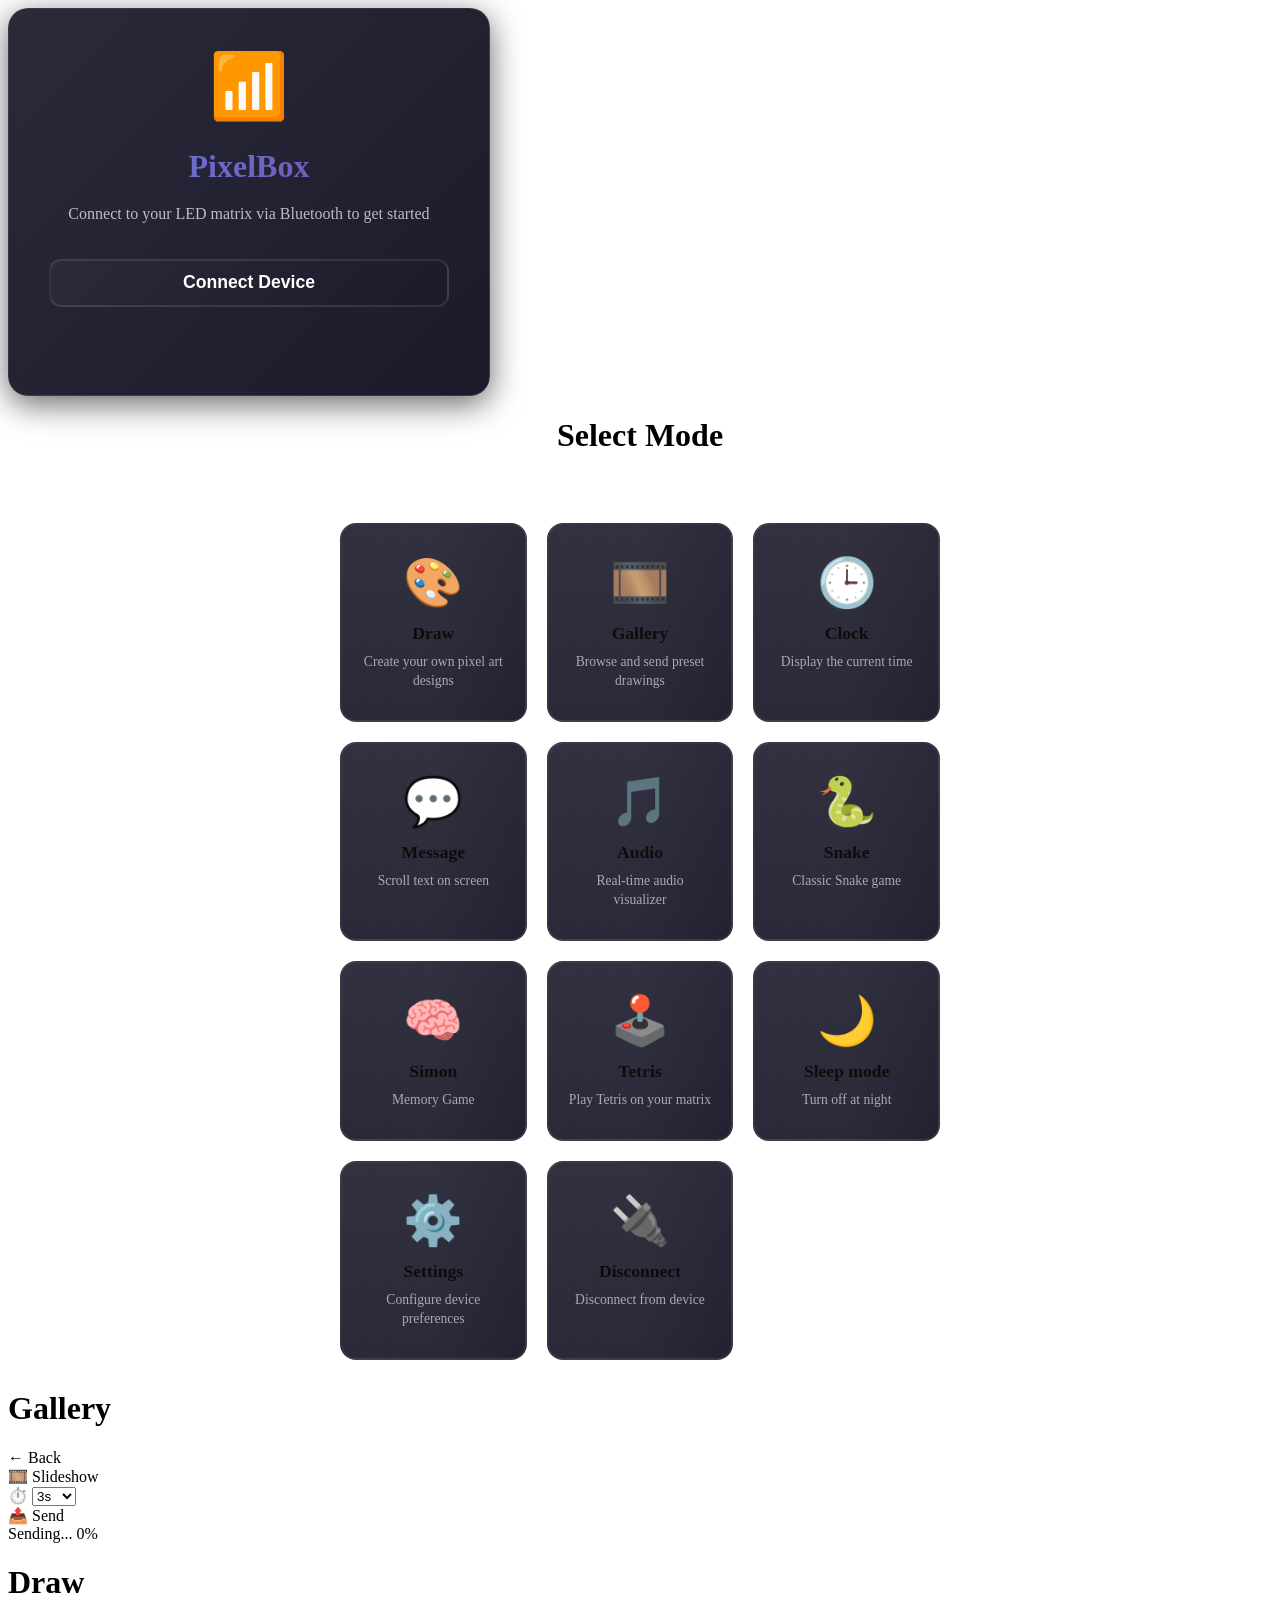
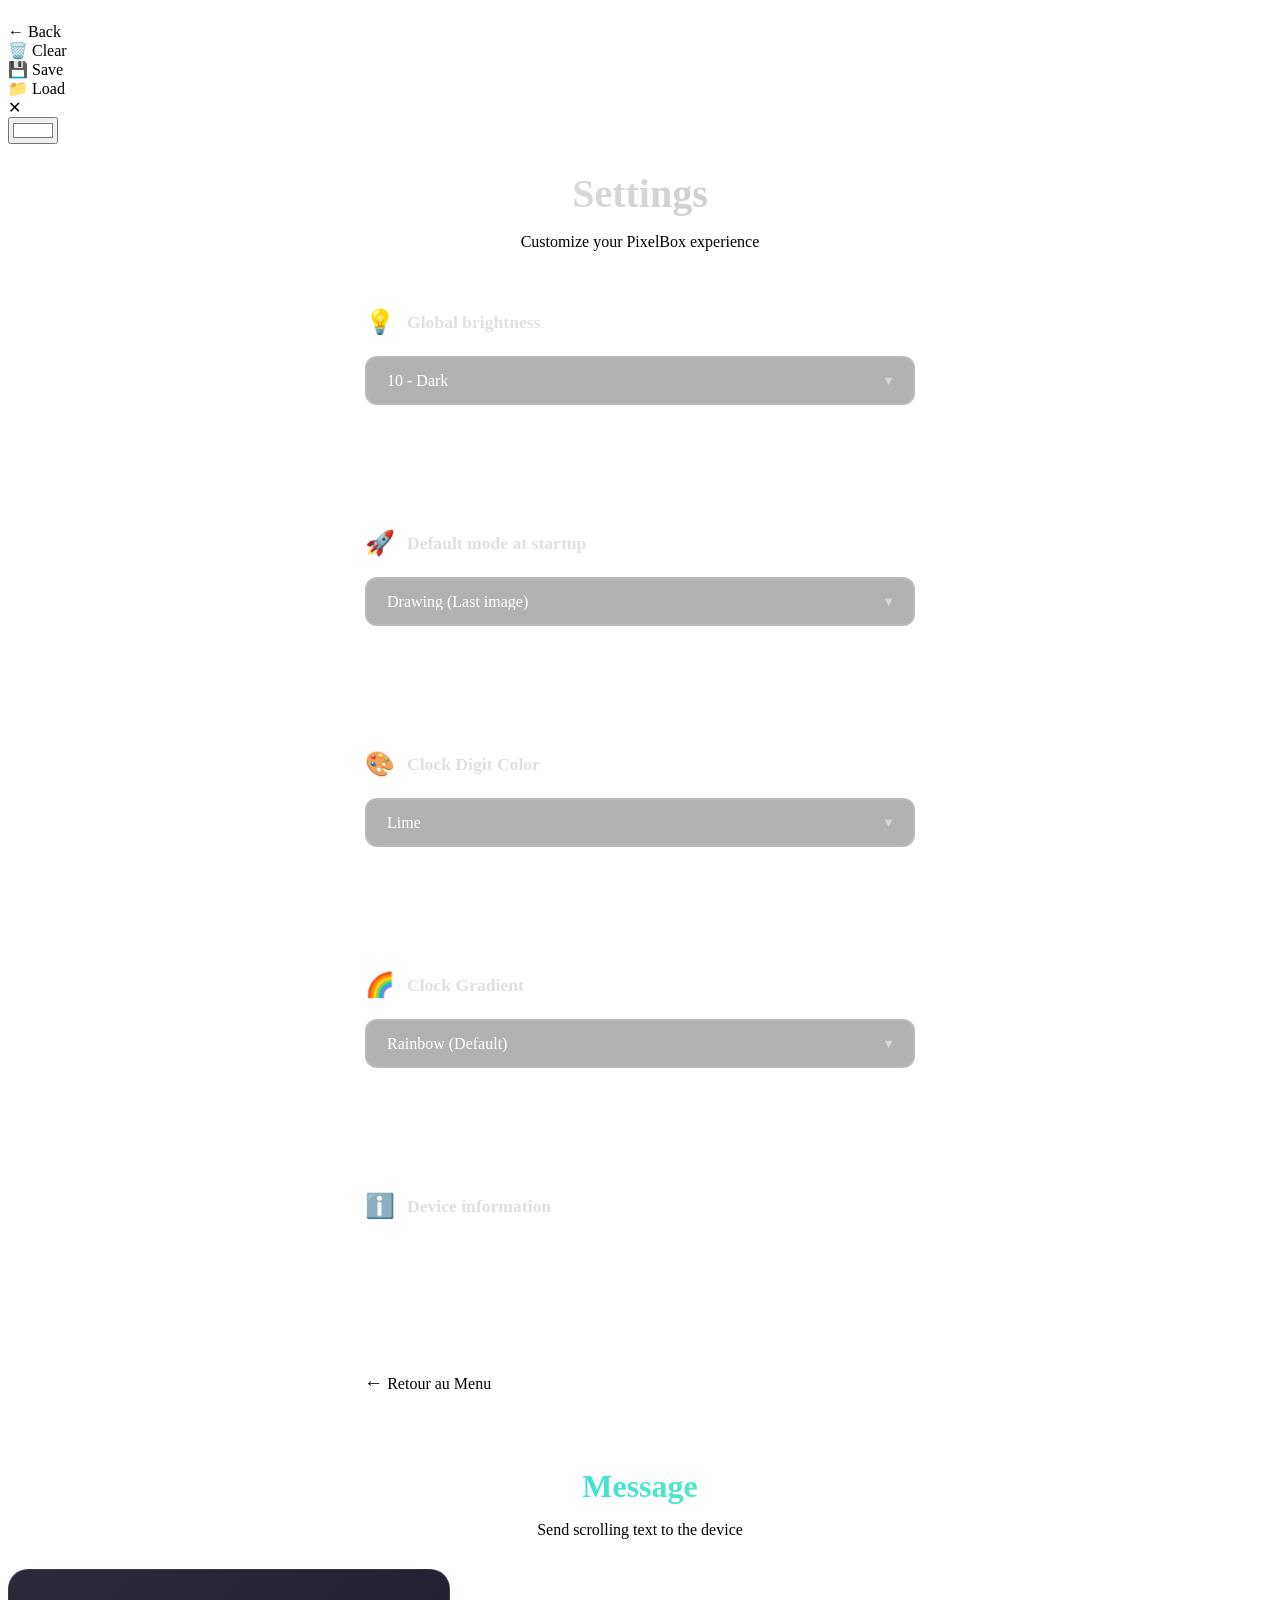
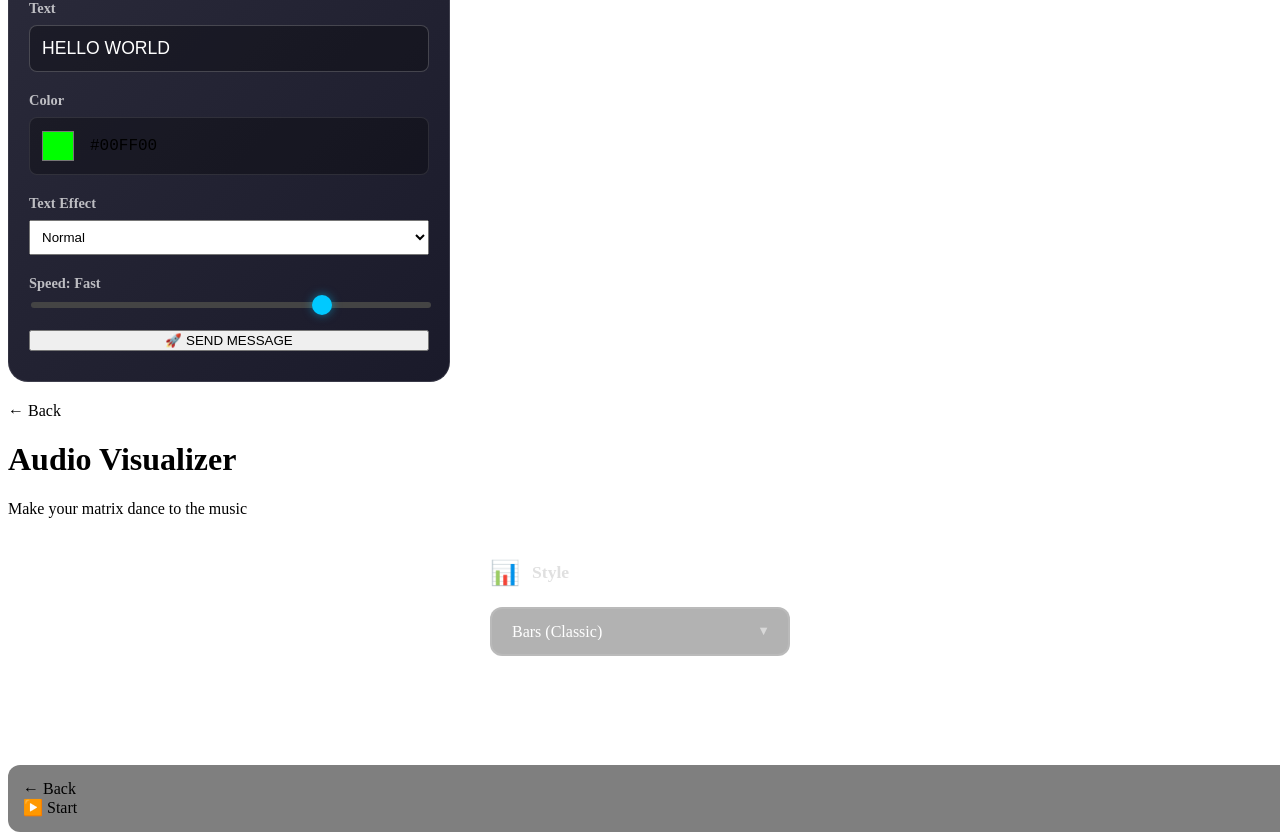
==== commit 22fd892d: "style: Reformat HTML indentation for page structures in index.html." ====
--- a/web/index.html
+++ b/web/index.html
@@ -18,575 +18,512 @@
 <body>
 
     <!-- PAGE 1: CONNECTION -->
-    <div id="connectionPage" class="page active connection-page">
-        <div class="connection-container">
-            <div class="connection-icon">📶</div>
-            <h1>PixelBox</h1>
-            <p>Connect to your LED matrix via Bluetooth to get started</p>
-            <button id="connectBtn" class="btn-connect" style="width: 100%; height: 48px; font-size: 1.1rem;">
-                Connect Device
-            </button>
-            <div id="connectionStatus" class="connection-status">
-                <span id="connectionMessage"></span>
-            </div>
-        </div>
-    </div>
+<div id="connectionPage" class="page active connection-page">
+    <div class="connection-container">
+        <div class="connection-icon">📶</div>
+        <h1>PixelBox</h1>
+        <p>Connect to your LED matrix via Bluetooth to get started</p>
+        <button id="connectBtn" class="btn-connect" style="width: 100%; height: 48px; font-size: 1.1rem;">
+            Connect Device
+        </button>
+        <div id="connectionStatus" class="connection-status">
+            <span id="connectionMessage"></span>
+        </div>
+    </div>
+</div>
     <!-- PAGE 2: MODE SELECTION -->
-    <div id="modePage" class="page mode-page">
-        <div class="mode-container">
-            <div class="mode-header">
-                <h1>Select Mode</h1>
-                <div class="device-name">Connected to: <span id="deviceName">Device</span></div>
-            </div>
-
-            <div class="mode-grid">
-                <div class="mode-card" data-mode="draw">
-                    <span class="mode-icon">🎨</span>
-                    <div class="mode-name">Draw</div>
-                    <div class="mode-description">Create your own pixel art designs</div>
-                </div>
-
-                <div class="mode-card" data-mode="gallery">
-                    <span class="mode-icon">🎞️</span>
-                    <div class="mode-name">Gallery</div>
-                    <div class="mode-description">Browse and send preset drawings</div>
-                </div>
-
-                <div class="mode-card" data-mode="clock">
-                    <span class="mode-icon">🕒</span>
-                    <div class="mode-name">Clock</div>
-                    <div class="mode-description">Display the current time</div>
-                </div>
-
-                <div class="mode-card" data-mode="text">
-                    <span class="mode-icon">💬</span>
-                    <div class="mode-name">Message</div>
-                    <div class="mode-description">Scroll text on screen</div>
-                </div>
-
-                <div class="mode-card" data-mode="audio">
-                    <span class="mode-icon">🎵</span>
-                    <div class="mode-name">Audio</div>
-                    <div class="mode-description">Real-time audio visualizer</div>
-                </div>
-
-                <div class="mode-card" data-mode="snake">
-                    <span class="mode-icon">🐍</span>
-                    <div class="mode-name">Snake</div>
-                    <div class="mode-description">Classic Snake game</div>
-                </div>
-
-
-
-                <div class="mode-card" data-mode="simon">
-                    <span class="mode-icon">🧠</span>
-                    <div class="mode-name">Simon</div>
-                    <div class="mode-description">Memory Game</div>
-                </div>
-
-
-
-                <div class="mode-card" data-mode="game">
-                    <span class="mode-icon">🕹️</span>
-                    <div class="mode-name">Tetris</div>
-                    <div class="mode-description">Play Tetris on your matrix</div>
-                </div>
-
-                <div class="mode-card" data-mode="nightlight">
-                    <span class="mode-icon">🌙</span>
-                    <div class="mode-name">Sleep mode</div>
-                    <div class="mode-description">Turn off at night</div>
-                </div>
-
-                <div class="mode-card" data-mode="settings">
-                    <span class="mode-icon">⚙️</span>
-                    <div class="mode-name">Settings</div>
-                    <div class="mode-description">Configure device preferences</div>
-                </div>
-
-                <div class="mode-card" data-mode="disconnect">
-                    <span class="mode-icon">🔌</span>
-                    <div class="mode-name">Disconnect</div>
-                    <div class="mode-description">Disconnect from device</div>
-                </div>
-            </div>
-        </div>
-    </div>
+<div id="modePage" class="page mode-page">
+    <div class="mode-container">
+        <div class="mode-header">
+            <h1>Select Mode</h1>
+            <div class="device-name">Connected to: <span id="deviceName">Device</span></div>
+        </div>
+
+        <div class="mode-grid">
+            <div class="mode-card" data-mode="draw">
+                <span class="mode-icon">🎨</span>
+                <div class="mode-name">Draw</div>
+                <div class="mode-description">Create your own pixel art designs</div>
+            </div>
+
+            <div class="mode-card" data-mode="gallery">
+                <span class="mode-icon">🎞️</span>
+                <div class="mode-name">Gallery</div>
+                <div class="mode-description">Browse and send preset drawings</div>
+            </div>
+
+            <div class="mode-card" data-mode="clock">
+                <span class="mode-icon">🕒</span>
+                <div class="mode-name">Clock</div>
+                <div class="mode-description">Display the current time</div>
+            </div>
+
+            <div class="mode-card" data-mode="text">
+                <span class="mode-icon">💬</span>
+                <div class="mode-name">Message</div>
+                <div class="mode-description">Scroll text on screen</div>
+            </div>
+
+            <div class="mode-card" data-mode="audio">
+                <span class="mode-icon">🎵</span>
+                <div class="mode-name">Audio</div>
+                <div class="mode-description">Real-time audio visualizer</div>
+            </div>
+
+            <div class="mode-card" data-mode="snake">
+                <span class="mode-icon">🐍</span>
+                <div class="mode-name">Snake</div>
+                <div class="mode-description">Classic Snake game</div>
+            </div>
+
+
+
+            <div class="mode-card" data-mode="simon">
+                <span class="mode-icon">🧠</span>
+                <div class="mode-name">Simon</div>
+                <div class="mode-description">Memory Game</div>
+            </div>
+
+
+
+            <div class="mode-card" data-mode="game">
+                <span class="mode-icon">🕹️</span>
+                <div class="mode-name">Tetris</div>
+                <div class="mode-description">Play Tetris on your matrix</div>
+            </div>
+
+            <div class="mode-card" data-mode="nightlight">
+                <span class="mode-icon">🌙</span>
+                <div class="mode-name">Sleep mode</div>
+                <div class="mode-description">Turn off at night</div>
+            </div>
+
+            <div class="mode-card" data-mode="settings">
+                <span class="mode-icon">⚙️</span>
+                <div class="mode-name">Settings</div>
+                <div class="mode-description">Configure device preferences</div>
+            </div>
+
+            <div class="mode-card" data-mode="disconnect">
+                <span class="mode-icon">🔌</span>
+                <div class="mode-name">Disconnect</div>
+                <div class="mode-description">Disconnect from device</div>
+            </div>
+        </div>
+    </div>
+</div>
     <!-- PAGE: GALLERY MODE -->
-    <div id="galleryPage" class="page gallery-page">
-        <div class="gallery-header">
-            <h1>Gallery</h1>
-        </div>
-
-        <div class="slideshow-controls">
-            <div class="control-btn" id="backFromSlideshow">
-                <span class="icon">←</span>
-                <span>Back</span>
-            </div>
-
-            <div class="control-btn" id="sendSlideshowBtn">
-                <span class="icon">🎞️</span>
-                <span>Slideshow</span>
-            </div>
-
-
-            <div class="brightness-card" title="Frame duration">
-                <span class="icon">⏱️</span>
-                <select id="frameDurationSelect">
-                    <option value="1">1s</option>
-                    <option value="3" selected>3s</option>
-                    <option value="5">5s</option>
-                    <option value="10">10s</option>
-                    <option value="15">15s</option>
-                    <option value="20">20s</option>
-                    <option value="30">30s</option>
-                    <option value="60">60s</option>
+<div id="galleryPage" class="page gallery-page">
+    <div class="gallery-header">
+        <h1>Gallery</h1>
+    </div>
+
+    <div class="slideshow-controls">
+        <div class="control-btn" id="backFromSlideshow">
+            <span class="icon">←</span>
+            <span>Back</span>
+        </div>
+
+        <div class="control-btn" id="sendSlideshowBtn">
+            <span class="icon">🎞️</span>
+            <span>Slideshow</span>
+        </div>
+
+
+        <div class="brightness-card" title="Frame duration">
+            <span class="icon">⏱️</span>
+            <select id="frameDurationSelect">
+                <option value="1">1s</option>
+                <option value="3" selected>3s</option>
+                <option value="5">5s</option>
+                <option value="10">10s</option>
+                <option value="15">15s</option>
+                <option value="20">20s</option>
+                <option value="30">30s</option>
+                <option value="60">60s</option>
+            </select>
+        </div>
+
+        <div class="control-btn hidden" id="sendSelectedBtn">
+            <span class="icon">📤</span>
+            <span>Send</span>
+        </div>
+
+    </div>
+
+    <!-- Progress bar -->
+    <div id="progressBar" class="progress-bar hidden">
+        <div class="progress-info">
+            <span id="progressText">Sending...</span>
+            <span id="progressPercent">0%</span>
+        </div>
+        <div class="progress-track">
+            <div id="progressFill" class="progress-fill"></div>
+        </div>
+    </div>
+
+    <div id="gallery" class="gallery-container"></div>
+</div>
+    <!-- PAGE: DRAW MODE -->
+<div id="drawPage" class="page draw-page">
+    <div class="draw-header">
+        <h1>Draw</h1>
+    </div>
+    <div class="slideshow-controls">
+
+        <div class="control-btn" id="backFromDraw">
+            <span class="icon">←</span>
+            <span>Back</span>
+        </div>
+
+        <div class="control-btn" id="clearBtn">
+            <span class="icon">🗑️</span>
+            <span>Clear</span>
+        </div>
+
+        <div class="control-btn" id="saveBtn">
+            <span class="icon">💾</span>
+            <span>Save</span>
+        </div>
+
+        <div class="control-btn" id="loadBtn">
+            <span class="icon">📁</span>
+            <span>Load</span>
+        </div>
+
+
+        <input type="file" id="fileInput" accept=".json" style="display:none">
+    </div>
+
+    <div class="grid-wrapper">
+        <div id="grid" class="grid"></div>
+    </div>
+
+    <div id="palette" class="palette-container">
+        <div id="eraser" class="swatch eraser" title="Eraser">✕</div>
+        <div class="swatch" data-color="#ffffff" style="background:#ffffff"></div>
+        <div class="swatch" data-color="#ff0000" style="background:#ff0000"></div>
+        <div class="swatch" data-color="#00ff00" style="background:#00ff00"></div>
+        <div class="swatch" data-color="#0000ff" style="background:#0000ff"></div>
+        <div class="swatch" data-color="#ffff00" style="background:#ffff00"></div>
+        <div class="swatch" data-color="#00ffff" style="background:#00ffff"></div>
+        <div class="swatch" data-color="#ffa500" style="background:#ffa500"></div>
+        <div class="swatch" data-color="#ffc0cb" style="background:#ffc0cb"></div>
+        <div class="swatch" data-color="#ff1493" style="background:#ff1493"></div>
+        <div class="swatch" data-color="#1e90ff" style="background:#1e90ff"></div>
+        <div class="swatch" data-color="#8a2be2" style="background:#8a2be2"></div>
+        <div class="swatch" data-color="#adff2f" style="background:#adff2f"></div>
+        <div class="swatch" data-color="#8b4513" style="background:#8b4513"></div>
+        <div class="swatch" data-color="#808080" style="background:#808080"></div>
+        <input id="customColor" class="color-picker" type="color" value="#ffffff" title="Custom">
+    </div>
+</div>
+    <!-- PAGE: SETTINGS MODE -->
+<div id="settingsPage" class="page settings-page">
+    <div class="settings-header">
+        <h1>Settings</h1>
+        <p>Customize your PixelBox experience</p>
+    </div>
+
+    <div class="settings-container">
+        <div class="settings-card">
+            <div class="settings-label">
+                <span class="icon">💡</span>
+                <span>Global brightness</span>
+            </div>
+            <div class="settings-control">
+                <select id="brightnessSettingsSelect">
+                    <option value="10">10 - Dark</option>
+                    <option value="20">20 - Soft</option>
+                    <option value="25">25 - Default</option>
+                    <option value="50">50 - Medium</option>
+                    <option value="75">75 - Bright</option>
+                    <option value="100">100 - Maximum</option>
                 </select>
             </div>
-
-            <div class="control-btn hidden" id="sendSelectedBtn">
-                <span class="icon">📤</span>
-                <span>Send</span>
-            </div>
-
-        </div>
-
-        <!-- Progress bar -->
-        <div id="progressBar" class="progress-bar hidden">
-            <div class="progress-info">
-                <span id="progressText">Sending...</span>
-                <span id="progressPercent">0%</span>
-            </div>
-            <div class="progress-track">
-                <div id="progressFill" class="progress-fill"></div>
-            </div>
-        </div>
-
-        <div id="gallery" class="gallery-container"></div>
-    </div>
-    <!-- PAGE: DRAW MODE -->
-    <div id="drawPage" class="page draw-page">
-        <div class="draw-header">
-            <h1>Draw</h1>
-        </div>
-        <div class="slideshow-controls">
-
-            <div class="control-btn" id="backFromDraw">
-                <span class="icon">←</span>
-                <span>Back</span>
-            </div>
-
-            <div class="control-btn" id="clearBtn">
-                <span class="icon">🗑️</span>
-                <span>Clear</span>
-            </div>
-
-            <div class="control-btn" id="saveBtn">
-                <span class="icon">💾</span>
-                <span>Save</span>
-            </div>
-
-            <div class="control-btn" id="loadBtn">
-                <span class="icon">📁</span>
-                <span>Load</span>
-            </div>
-
-
-            <input type="file" id="fileInput" accept=".json" style="display:none">
-        </div>
-
-        <div class="grid-wrapper">
-            <div id="grid" class="grid"></div>
-        </div>
-
-        <div id="palette" class="palette-container">
-            <div id="eraser" class="swatch eraser" title="Eraser">✕</div>
-            <div class="swatch" data-color="#ffffff" style="background:#ffffff"></div>
-            <div class="swatch" data-color="#ff0000" style="background:#ff0000"></div>
-            <div class="swatch" data-color="#00ff00" style="background:#00ff00"></div>
-            <div class="swatch" data-color="#0000ff" style="background:#0000ff"></div>
-            <div class="swatch" data-color="#ffff00" style="background:#ffff00"></div>
-            <div class="swatch" data-color="#00ffff" style="background:#00ffff"></div>
-            <div class="swatch" data-color="#ffa500" style="background:#ffa500"></div>
-            <div class="swatch" data-color="#ffc0cb" style="background:#ffc0cb"></div>
-            <div class="swatch" data-color="#ff1493" style="background:#ff1493"></div>
-            <div class="swatch" data-color="#1e90ff" style="background:#1e90ff"></div>
-            <div class="swatch" data-color="#8a2be2" style="background:#8a2be2"></div>
-            <div class="swatch" data-color="#adff2f" style="background:#adff2f"></div>
-            <div class="swatch" data-color="#8b4513" style="background:#8b4513"></div>
-            <div class="swatch" data-color="#808080" style="background:#808080"></div>
-            <input id="customColor" class="color-picker" type="color" value="#ffffff" title="Custom">
-        </div>
-    </div>
-    <!-- PAGE: SETTINGS MODE -->
-    <div id="settingsPage" class="page settings-page">
-        <div class="settings-header">
-            <h1>Settings</h1>
-            <p>Customize your PixelBox experience</p>
-        </div>
-
-        <div class="settings-container">
-            <div class="settings-card">
-                <div class="settings-label">
-                    <span class="icon">💡</span>
-                    <span>Global brightness</span>
-                </div>
-                <div class="settings-control">
-                    <select id="brightnessSettingsSelect">
-                        <option value="10">10 - Dark</option>
-                        <option value="20">20 - Soft</option>
-                        <option value="25">25 - Default</option>
-                        <option value="50">50 - Medium</option>
-                        <option value="75">75 - Bright</option>
-                        <option value="100">100 - Maximum</option>
-                    </select>
-                </div>
-                <p class="settings-help">The brightness is automatically saved in the device's memory.
-                </p>
-            </div>
-
-            <div class="settings-card">
-                <div class="settings-label">
-                    <span class="icon">🚀</span>
-                    <span>Default mode at startup</span>
-                </div>
-                <div class="settings-control">
-                    <select id="defaultModeSettingsSelect">
-                        <option value="0">Drawing (Last image)</option>
-                        <option value="1">Gallery (Disabled)</option>
-                        <option value="3">Clock</option>
-                    </select>
-                </div>
-                <p class="settings-help">The selected mode will be activated automatically when the device is powered
-                    on.
-                </p>
-            </div>
-
-            <div class="settings-card">
-                <div class="settings-label">
-                    <span class="icon">🎨</span>
-                    <span>Clock Digit Color</span>
-                </div>
-                <div class="settings-control">
-                    <select id="clockColorSettingsSelect">
-                        <option value="0">Lime</option>
-                        <option value="1">White</option>
-                        <option value="2">Cyan (Default)</option>
-                        <option value="3">Orange</option>
-                    </select>
-                </div>
-                <p class="settings-help">Select the color of the digits in Clock mode.</p>
-            </div>
-
-            <div class="settings-card">
-                <div class="settings-label">
-                    <span class="icon">🌈</span>
-                    <span>Clock Gradient</span>
-                </div>
-                <div class="settings-control">
-                    <select id="clockGradientSettingsSelect">
-                        <option value="0">Rainbow (Default)</option>
-                        <option value="1">White</option>
-                        <option value="2">Cool (Blue-Cyan-Purple)</option>
-                        <option value="3">Warm (Red-Orange-Yellow)</option>
-                    </select>
-                </div>
-                <p class="settings-help">Select the color style for the seconds ring.</p>
-            </div>
-
-            <div class="settings-card">
-                <div class="settings-label">
-                    <span class="icon">ℹ️</span>
-                    <span>Device information</span>
-                </div>
-                <div class="settings-help">
-                    Model: <strong id="infoModel">-</strong><br>
-                    Resolution: <strong id="infoResolution">-</strong><br>
-                    Connection: <strong>Bluetooth Low Energy</strong>
-                </div>
-            </div>
-
-            <div class="control-btn" id="backFromSettings">
-                <span class="icon">←</span>
-                <span>Retour au Menu</span>
-            </div>
-        </div>
-    </div>
+            <p class="settings-help">The brightness is automatically saved in the device's memory.
+            </p>
+        </div>
+
+        <div class="settings-card">
+            <div class="settings-label">
+                <span class="icon">🚀</span>
+                <span>Default mode at startup</span>
+            </div>
+            <div class="settings-control">
+                <select id="defaultModeSettingsSelect">
+                    <option value="0">Drawing (Last image)</option>
+                    <option value="1">Gallery (Disabled)</option>
+                    <option value="3">Clock</option>
+                </select>
+            </div>
+            <p class="settings-help">The selected mode will be activated automatically when the device is powered
+                on.
+            </p>
+        </div>
+
+        <div class="settings-card">
+            <div class="settings-label">
+                <span class="icon">🎨</span>
+                <span>Clock Digit Color</span>
+            </div>
+            <div class="settings-control">
+                <select id="clockColorSettingsSelect">
+                    <option value="0">Lime</option>
+                    <option value="1">White</option>
+                    <option value="2">Cyan (Default)</option>
+                    <option value="3">Orange</option>
+                </select>
+            </div>
+            <p class="settings-help">Select the color of the digits in Clock mode.</p>
+        </div>
+
+        <div class="settings-card">
+            <div class="settings-label">
+                <span class="icon">🌈</span>
+                <span>Clock Gradient</span>
+            </div>
+            <div class="settings-control">
+                <select id="clockGradientSettingsSelect">
+                    <option value="0">Rainbow (Default)</option>
+                    <option value="1">White</option>
+                    <option value="2">Cool (Blue-Cyan-Purple)</option>
+                    <option value="3">Warm (Red-Orange-Yellow)</option>
+                </select>
+            </div>
+            <p class="settings-help">Select the color style for the seconds ring.</p>
+        </div>
+
+        <div class="settings-card">
+            <div class="settings-label">
+                <span class="icon">ℹ️</span>
+                <span>Device information</span>
+            </div>
+            <div class="settings-help">
+                Model: <strong id="infoModel">-</strong><br>
+                Resolution: <strong id="infoResolution">-</strong><br>
+                Connection: <strong>Bluetooth Low Energy</strong>
+            </div>
+        </div>
+
+        <div class="control-btn" id="backFromSettings">
+            <span class="icon">←</span>
+            <span>Retour au Menu</span>
+        </div>
+    </div>
+</div>
     <!-- PAGE: TEXT MODE -->
-    <div id="textPage" class="page text-page">
-        <div class="text-header">
-            <h1>Message</h1>
-            <p>Send scrolling text to the device</p>
-        </div>
-
-        <div class="text-container">
-            <div class="input-group">
-                <label>Text</label>
-                <input type="text" id="textInput" maxlength="30" value="HELLO WORLD">
-            </div>
-
-            <div class="input-group">
-                <label>Color</label>
-                <div class="color-select-wrapper">
-                    <input type="color" id="textColorPicker" value="#00FF00">
-                    <span id="textColorValue">#00FF00</span>
-                </div>
-            </div>
-
-            <div class="input-group">
-                <label>Text Effect</label>
-                <select id="textEffectSelect" class="settings-control" style="width: 100%; padding: 8px;">
-                    <option value="0">Normal</option>
-                    <option value="1">Shadow</option>
+<div id="textPage" class="page text-page">
+    <div class="text-header">
+        <h1>Message</h1>
+        <p>Send scrolling text to the device</p>
+    </div>
+
+    <div class="text-container">
+        <div class="input-group">
+            <label>Text</label>
+            <input type="text" id="textInput" maxlength="30" value="HELLO WORLD">
+        </div>
+
+        <div class="input-group">
+            <label>Color</label>
+            <div class="color-select-wrapper">
+                <input type="color" id="textColorPicker" value="#00FF00">
+                <span id="textColorValue">#00FF00</span>
+            </div>
+        </div>
+
+        <div class="input-group">
+            <label>Text Effect</label>
+            <select id="textEffectSelect" class="settings-control" style="width: 100%; padding: 8px;">
+                <option value="0">Normal</option>
+                <option value="1">Shadow</option>
+            </select>
+        </div>
+
+        <div class="input-group">
+            <label>Speed: <span id="textSpeedValue">Fast</span></label>
+            <input type="range" id="textSpeedInput" min="20" max="250" value="80" step="10" style="direction: rtl">
+        </div>
+
+        <button id="sendTextBtn" class="control-btn" style="width: 100%; flex-direction: row; gap: 10px;">
+            <span class="icon">🚀</span>
+            <span>SEND MESSAGE</span>
+        </button>
+    </div>
+
+    <div class="control-btn" id="backFromText" style="margin-top: 20px;">
+        <span class="icon">←</span>
+        <span>Back</span>
+    </div>
+</div>
+    <!-- PAGE: AUDIO MODE -->
+<div id="audioPage" class="page audio-page">
+    <div class="audio-header">
+        <h1>Audio Visualizer</h1>
+        <p>Make your matrix dance to the music</p>
+    </div>
+
+    <div class="audio-container"
+        style="display: flex; flex-direction: column; align-items: center; justify-content: center; flex: 1;">
+
+        <div class="settings-card" style="width: 100%; max-width: 300px; margin-bottom: 20px;">
+            <div class="settings-label">
+                <span class="icon">📊</span>
+                <span>Style</span>
+            </div>
+            <div class="settings-control">
+                <select id="audioStyleSelect">
+                    <option value="0">Bars (Classic)</option>
+                    <option value="1">Radial (Pulse)</option>
                 </select>
             </div>
-
-            <div class="input-group">
-                <label>Speed: <span id="textSpeedValue">Fast</span></label>
-                <input type="range" id="textSpeedInput" min="20" max="250" value="80" step="10" style="direction: rtl">
-            </div>
-
-            <button id="sendTextBtn" class="control-btn" style="width: 100%; flex-direction: row; gap: 10px;">
-                <span class="icon">🚀</span>
-                <span>SEND MESSAGE</span>
-            </button>
-        </div>
-
-        <div class="control-btn" id="backFromText" style="margin-top: 20px;">
+        </div>
+
+
+
+        <p class="settings-help" style="text-align: center; margin-top: 10px;">
+            Grant microphone access to start the visualization.
+        </p>
+    </div>
+
+    <div class="slideshow-controls"
+        style="margin-top: 20px; width: 100%; justify-content: center; gap: 20px; background: rgba(0,0,0,0.5); padding: 15px; border-radius: 12px;">
+        <div class="control-btn" id="backFromAudio">
             <span class="icon">←</span>
             <span>Back</span>
         </div>
-    </div>
-    <!-- PAGE: AUDIO MODE -->
-    <div id="audioPage" class="page audio-page">
-        <div class="audio-header">
-            <h1>Audio Visualizer</h1>
-            <p>Make your matrix dance to the music</p>
-        </div>
-
-        <div class="audio-container"
-            style="display: flex; flex-direction: column; align-items: center; justify-content: center; flex: 1;">
-
-            <div class="settings-card" style="width: 100%; max-width: 300px; margin-bottom: 20px;">
-                <div class="settings-label">
-                    <span class="icon">📊</span>
-                    <span>Style</span>
-                </div>
-                <div class="settings-control">
-                    <select id="audioStyleSelect">
-                        <option value="0">Bars (Classic)</option>
-                        <option value="1">Radial (Pulse)</option>
-                    </select>
-                </div>
-            </div>
-
-
-
-            <p class="settings-help" style="text-align: center; margin-top: 10px;">
-                Grant microphone access to start the visualization.
-            </p>
-        </div>
-
-        <div class="slideshow-controls"
-            style="margin-top: 20px; width: 100%; justify-content: center; gap: 20px; background: rgba(0,0,0,0.5); padding: 15px; border-radius: 12px;">
-            <div class="control-btn" id="backFromAudio">
-                <span class="icon">←</span>
-                <span>Back</span>
-            </div>
-            <div class="control-btn" id="toggleAudioBtn">
-                <span class="icon">▶️</span>
-                <span id="audioStatusText">Start</span>
-            </div>
-        </div>
-    </div>
+        <div class="control-btn" id="toggleAudioBtn">
+            <span class="icon">▶️</span>
+            <span id="audioStatusText">Start</span>
+        </div>
+    </div>
+</div>
     <!-- PAGE: TETRIS MODE -->
-    <div id="gamePage" class="page game-page">
-        <div class="game-header">
-            <h1>Tetris</h1>
-        </div>
-
-        <!-- Top Controls: Back & Restart -->
-        <div class="top-controls">
-            <div class="control-btn" id="backFromGame">
-                <span class="icon">←</span>
-                <span>Back</span>
-            </div>
-            <div class="control-btn" id="startTetrisBtn">
-                <span class="icon">▶️</span>
-                <span id="tetrisStatusText">Start</span>
-            </div>
-        </div>
-
-        <!-- Score Display (Now Compact) -->
-        <div class="score-container">
-            <div class="score-display">
-                <span class="score-label">SCORE</span>
-                <span id="tetrisScore" class="score-value">0</span>
-            </div>
-        </div>
-
-        <!-- Swipe Zone -->
-        <div id="tetrisSwipeArea" class="swipe-area"></div>
-
-        <!-- Bottom Controls: D-Pad -->
-        <div class="game-controls">
-            <div class="dpad-row">
-                <button id="btnRotate" class="game-btn action-btn">↻</button>
-            </div>
-            <div class="dpad-row">
-                <button id="btnLeft" class="game-btn">←</button>
-                <button id="btnDown" class="game-btn">↓</button>
-                <button id="btnRight" class="game-btn">→</button>
-            </div>
-        </div>
-    </div>
+<div id="gamePage" class="page game-page">
+    <div class="game-header">
+        <h1>Tetris</h1>
+    </div>
+
+    <!-- Top Controls: Back & Restart -->
+    <div class="top-controls">
+        <div class="control-btn" id="backFromGame">
+            <span class="icon">←</span>
+            <span>Back</span>
+        </div>
+        <div class="control-btn" id="startTetrisBtn">
+            <span class="icon">▶️</span>
+            <span id="tetrisStatusText">Start</span>
+        </div>
+    </div>
+
+    <!-- Score Display (Now Compact) -->
+    <div class="score-container">
+        <div class="score-display">
+            <span class="score-label">SCORE</span>
+            <span id="tetrisScore" class="score-value">0</span>
+        </div>
+    </div>
+
+    <!-- Swipe Zone -->
+    <div id="tetrisSwipeArea" class="swipe-area"></div>
+
+    <!-- Bottom Controls: D-Pad -->
+    <div class="game-controls">
+        <div class="dpad-row">
+            <button id="btnRotate" class="game-btn action-btn">↻</button>
+        </div>
+        <div class="dpad-row">
+            <button id="btnLeft" class="game-btn">←</button>
+            <button id="btnDown" class="game-btn">↓</button>
+            <button id="btnRight" class="game-btn">→</button>
+        </div>
+    </div>
+</div>
     <!-- PAGE: SNAKE MODE -->
-    <div id="snakePage" class="page game-page">
-        <div class="game-header">
-            <h1
-                style="background: linear-gradient(to right, #00ff00, #ffff00); -webkit-background-clip: text; background-clip: text;">
-                Snake
-            </h1>
-        </div>
-
-        <div class="top-controls">
-            <div class="control-btn" id="backFromSnake">
-                <span class="icon">←</span>
-                <span>Back</span>
-            </div>
-            <div class="control-btn" id="startSnakeBtn">
-                <span class="icon">▶️</span>
-                <span id="snakeStatusText">Start</span>
-            </div>
-        </div>
-
-        <div class="score-container">
-            <div class="score-display">
-                <span class="score-label">SCORE</span>
-                <span id="snakeScore" class="score-value">0</span>
-            </div>
-        </div>
-
-        <!-- Swipe Zone -->
-        <div id="snakeSwipeArea" class="swipe-area"></div>
-
-        <div class="game-controls">
-            <!-- Snake doesn't need rotate, but we keep d-pad structure -->
-            <div class="dpad-row">
-                <button id="btnSnakeUp" class="game-btn">↑</button>
-            </div>
-            <div class="dpad-row">
-                <button id="btnSnakeLeft" class="game-btn">←</button>
-                <button id="btnSnakeDown" class="game-btn">↓</button>
-                <button id="btnSnakeRight" class="game-btn">→</button>
-            </div>
-        </div>
-    </div>
+<div id="snakePage" class="page game-page">
+    <div class="game-header">
+        <h1
+            style="background: linear-gradient(to right, #00ff00, #ffff00); -webkit-background-clip: text; background-clip: text;">
+            Snake
+        </h1>
+    </div>
+
+    <div class="top-controls">
+        <div class="control-btn" id="backFromSnake">
+            <span class="icon">←</span>
+            <span>Back</span>
+        </div>
+        <div class="control-btn" id="startSnakeBtn">
+            <span class="icon">▶️</span>
+            <span id="snakeStatusText">Start</span>
+        </div>
+    </div>
+
+    <div class="score-container">
+        <div class="score-display">
+            <span class="score-label">SCORE</span>
+            <span id="snakeScore" class="score-value">0</span>
+        </div>
+    </div>
+
+    <!-- Swipe Zone -->
+    <div id="snakeSwipeArea" class="swipe-area"></div>
+
+    <div class="game-controls">
+        <!-- Snake doesn't need rotate, but we keep d-pad structure -->
+        <div class="dpad-row">
+            <button id="btnSnakeUp" class="game-btn">↑</button>
+        </div>
+        <div class="dpad-row">
+            <button id="btnSnakeLeft" class="game-btn">←</button>
+            <button id="btnSnakeDown" class="game-btn">↓</button>
+            <button id="btnSnakeRight" class="game-btn">→</button>
+        </div>
+    </div>
+</div>
     <!-- PAGE: SIMON MODE -->
-    <div id="simonPage" class="page game-page">
-        <div class="game-header">
-            <h1
-                style="background: linear-gradient(to right, #ff0000, #00ff00, #0000ff); -webkit-background-clip: text; background-clip: text;">
-                Simon</h1>
-        </div>
-
-        <div class="top-controls">
-            <div class="control-btn" id="backFromSimon">
-                <span class="icon">←</span>
-                <span>Back</span>
-            </div>
-            <div class="control-btn" id="startSimonBtn">
-                <span class="icon">▶️</span>
-                <span id="simonStatusText">Start</span>
-            </div>
-        </div>
-
-        <div class="score-container"
-            style="flex: 0.5; display: flex; align-items: center; justify-content: center; width: 100%;">
-            <div class="score-display" style="flex-direction: column;">
-                <span class="score-label">LEVEL</span>
-                <span id="simonScore" class="score-value">1</span>
-            </div>
-        </div>
-
-        <div class="simon-controls" style="flex: 2; justify-content: center;">
-            <div
-                style="display: grid; grid-template-columns: 1fr 1fr; gap: 20px; width: 100%; max-width: 300px; padding: 20px;">
-                <button id="btnSimonGreen" class="game-btn"
-                    style="width: 100%; height: 120px; border-radius: 20px; background: #00ff00; border: 4px solid #00aa00;"></button>
-                <button id="btnSimonRed" class="game-btn"
-                    style="width: 100%; height: 120px; border-radius: 20px; background: #ff0000; border: 4px solid #aa0000;"></button>
-                <button id="btnSimonYellow" class="game-btn"
-                    style="width: 100%; height: 120px; border-radius: 20px; background: #ffff00; border: 4px solid #aaaa00;"></button>
-                <button id="btnSimonBlue" class="game-btn"
-                    style="width: 100%; height: 120px; border-radius: 20px; background: #0000ff; border: 4px solid #0000aa;"></button>
-            </div>
-        </div>
-    </div>
-    <!-- PAGE: NIGHT LIGHT (VEILLEUSE) -->
-    <div id="nightlightPage" class="page nightlight-page">
-        <div class="settings-header">
-            <h1>🌙 Sleep mode</h1>
-            <p>Turn off the screen automatically at night</p>
-        </div>
-
-        <div class="settings-container">
-
-            <!-- Toggle ON/OFF -->
-            <div class="settings-card nightlight-toggle-card">
-                <div class="settings-label">
-                    <span class="icon">🌙</span>
-                    <span>Enable sleep mode</span>
-                </div>
-                <div class="settings-control">
-                    <label class="toggle-switch">
-                        <input type="checkbox" id="nightlightEnabled">
-                        <span class="toggle-slider"></span>
-                    </label>
-                </div>
-                <p class="settings-help">The matrix will automatically turn off during the configured time frame.</p>
-            </div>
-
-            <!-- Heure de début -->
-            <div class="settings-card">
-                <div class="settings-label">
-                    <span class="icon">🌆</span>
-                    <span>Start time</span>
-                </div>
-                <div class="settings-control">
-                    <input type="time" id="nightlightStart" value="22:00" class="time-input">
-                </div>
-                <p class="settings-help">The night light turns on starting at this time.</p>
-            </div>
-
-            <!-- Heure de fin -->
-            <div class="settings-card">
-                <div class="settings-label">
-                    <span class="icon">🌅</span>
-                    <span>End time</span>
-                </div>
-                <div class="settings-control">
-                    <input type="time" id="nightlightEnd" value="07:00" class="time-input">
-                </div>
-                <p class="settings-help">The night light turns off at this time (can cross midnight).</p>
-            </div>
-
-
-
-            <!-- Bouton Enregistrer -->
-            <div class="control-btn nightlight-save-btn" id="nightlightSave">
-                <span class="icon">💾</span>
-                <span>Save</span>
-            </div>
-
-            <!-- Bouton Retour -->
-            <div class="control-btn" id="backFromNightlight">
-                <span class="icon">←</span>
-                <span>Back to Menu</span>
-            </div>
-
-        </div>
-    </div>
+<div id="simonPage" class="page game-page">
+    <div class="game-header">
+        <h1
+            style="background: linear-gradient(to right, #ff0000, #00ff00, #0000ff); -webkit-background-clip: text; background-clip: text;">
+            Simon</h1>
+    </div>
+
+    <div class="top-controls">
+        <div class="control-btn" id="backFromSimon">
+            <span class="icon">←</span>
+            <span>Back</span>
+        </div>
+        <div class="control-btn" id="startSimonBtn">
+            <span class="icon">▶️</span>
+            <span id="simonStatusText">Start</span>
+        </div>
+    </div>
+
+    <div class="score-container"
+        style="flex: 0.5; display: flex; align-items: center; justify-content: center; width: 100%;">
+        <div class="score-display" style="flex-direction: column;">
+            <span class="score-label">LEVEL</span>
+            <span id="simonScore" class="score-value">1</span>
+        </div>
+    </div>
+
+    <div class="simon-controls" style="flex: 2; justify-content: center;">
+        <div
+            style="display: grid; grid-template-columns: 1fr 1fr; gap: 20px; width: 100%; max-width: 300px; padding: 20px;">
+            <button id="btnSimonGreen" class="game-btn"
+                style="width: 100%; height: 120px; border-radius: 20px; background: #00ff00; border: 4px solid #00aa00;"></button>
+            <button id="btnSimonRed" class="game-btn"
+                style="width: 100%; height: 120px; border-radius: 20px; background: #ff0000; border: 4px solid #aa0000;"></button>
+            <button id="btnSimonYellow" class="game-btn"
+                style="width: 100%; height: 120px; border-radius: 20px; background: #ffff00; border: 4px solid #aaaa00;"></button>
+            <button id="btnSimonBlue" class="game-btn"
+                style="width: 100%; height: 120px; border-radius: 20px; background: #0000ff; border: 4px solid #0000aa;"></button>
+        </div>
+    </div>
+</div>
+    <!-- INCLUDE: pages/sleepmode.html -->
 
     <script src="./js/ble.js?v=7" defer></script>
     <script src="./js/esp32.js?v=14" defer></script>
@@ -599,7 +536,7 @@
     <script src="./js/text.js?v=3"></script>
     <script src="./js/sleepmode.js?v=1"></script>
 
-    <script src="./js/app.js?v=87"></script>
+    <script src="./js/app.js?v=86"></script>
     <script src="./js/swipe.js?v=4"></script>
 </body>
 
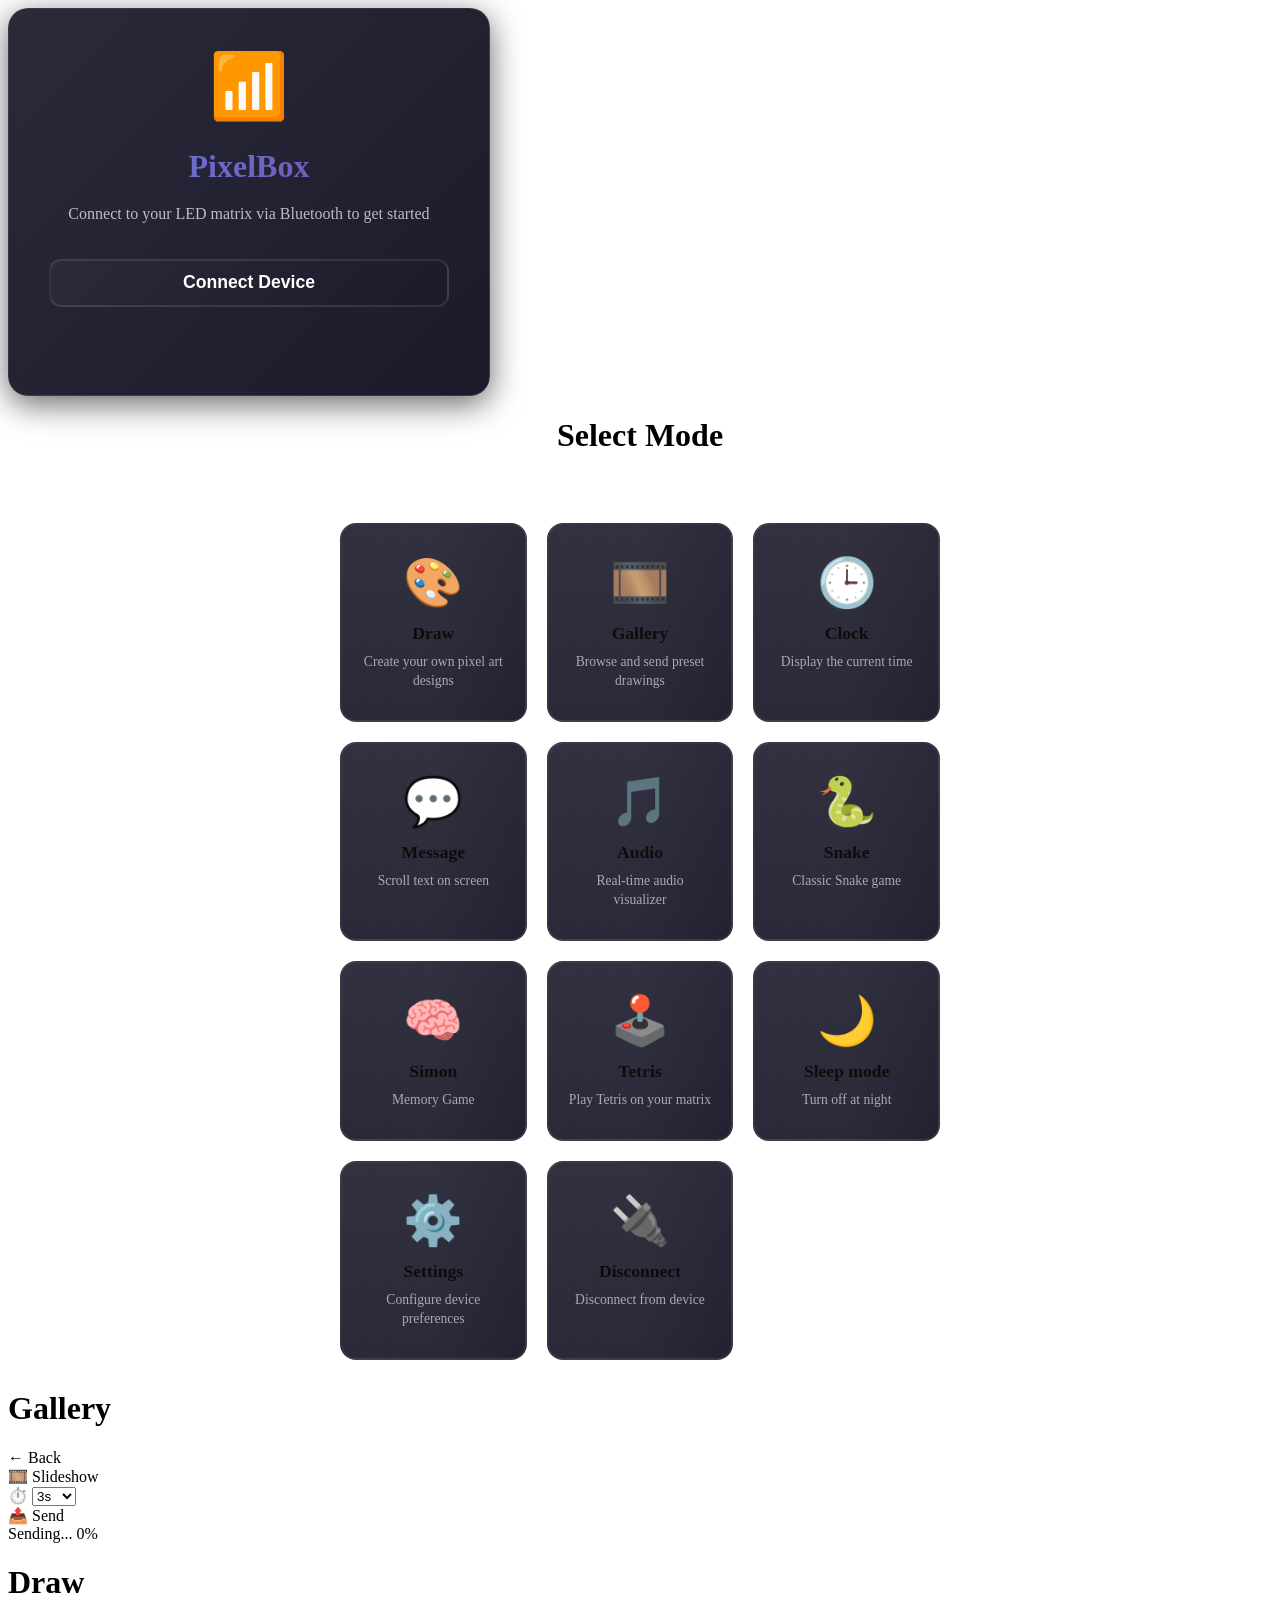
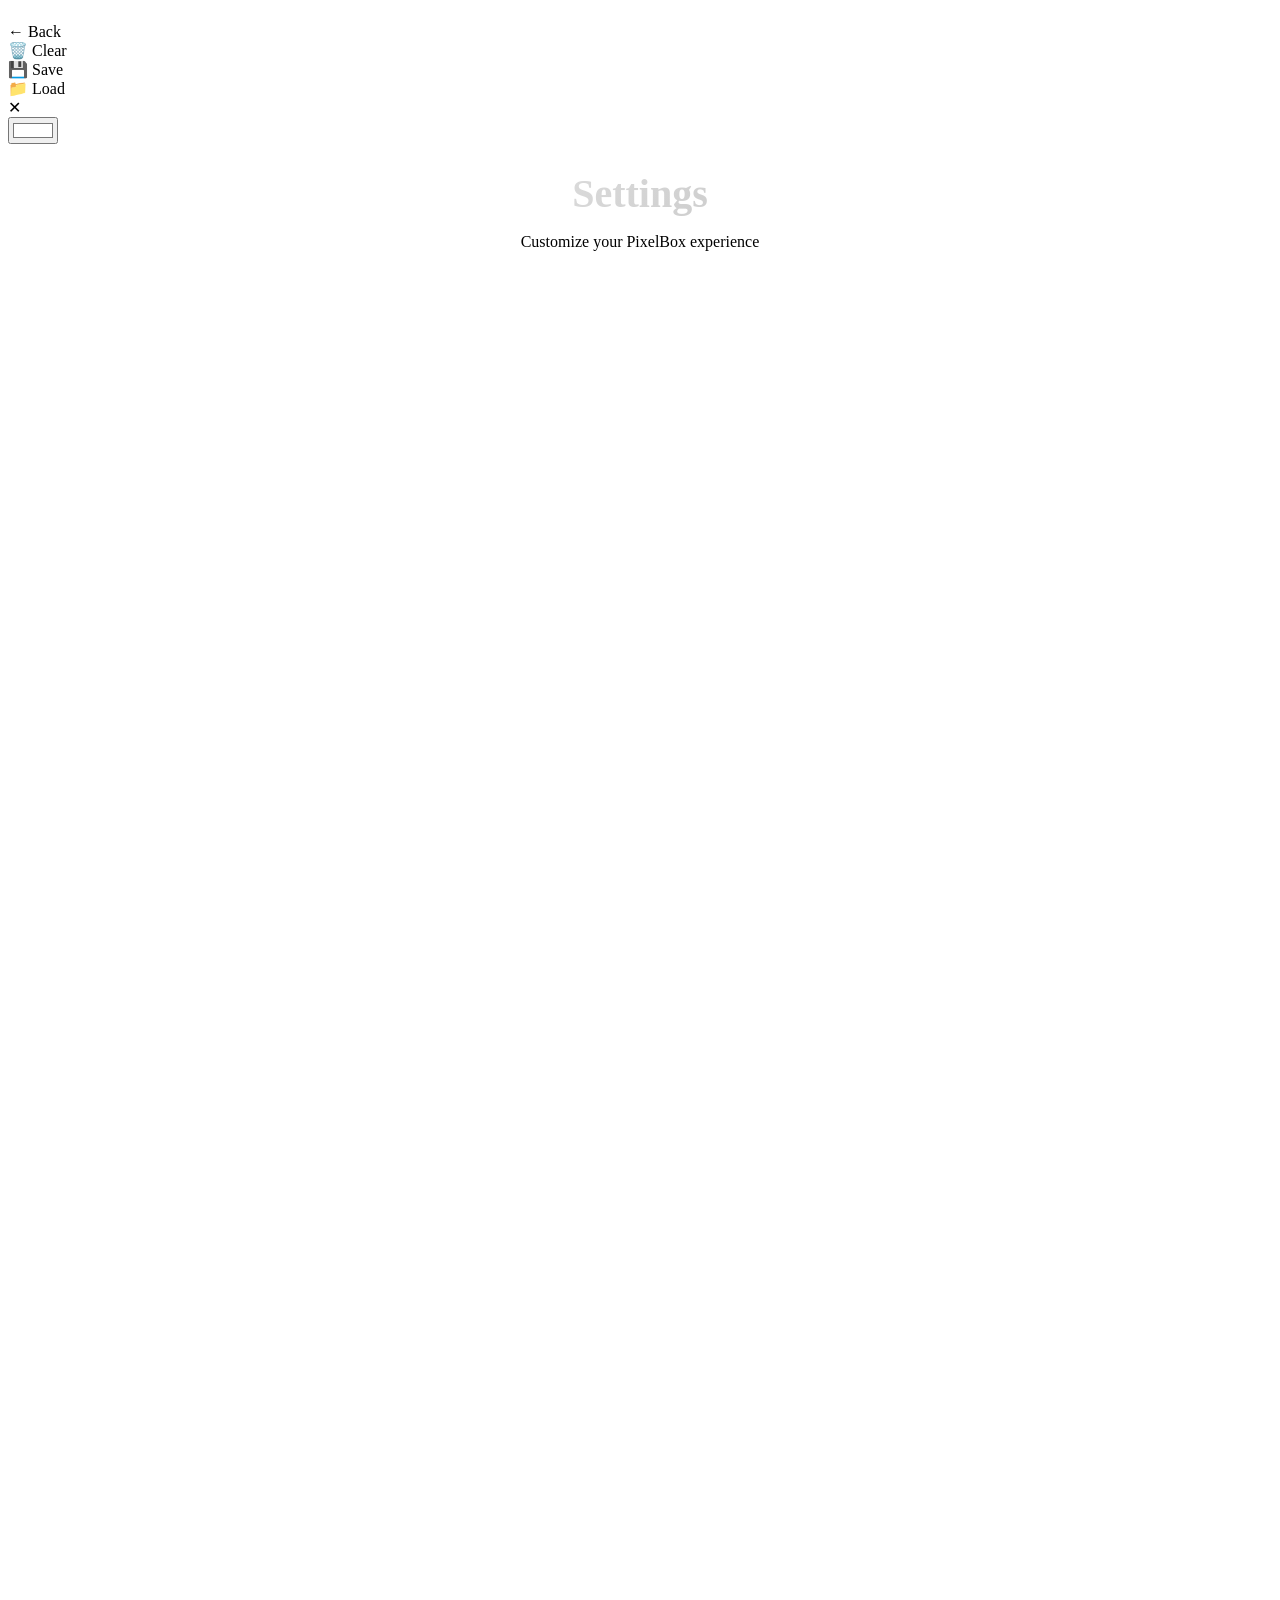
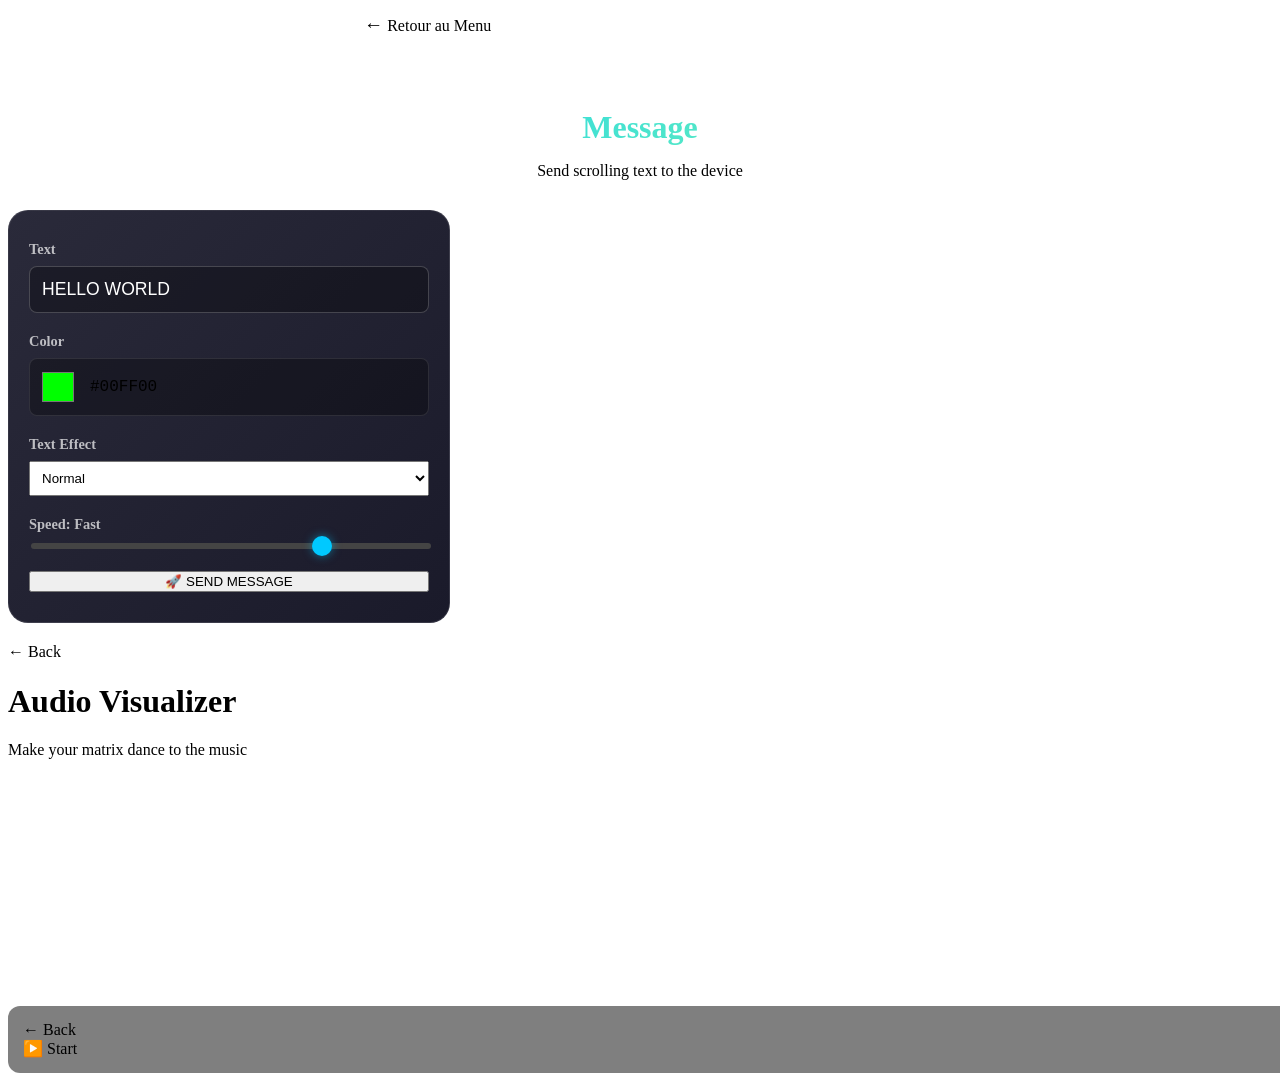
==== commit f4d10d44: "feat: add automatic daylight saving time adjustment for European time zones with NVS persistence and" ====
--- a/web/index.html
+++ b/web/index.html
@@ -306,6 +306,20 @@
             </div>
         </div>
 
+        <div class="settings-card">
+            <div class="settings-label">
+                <span class="icon">🌍</span>
+                <span>Automatic Daylight Saving (Europe)</span>
+            </div>
+            <div class="settings-control">
+                <select id="autoDSTSettingsSelect">
+                    <option value="1">Enabled (Paris/CEST)</option>
+                    <option value="0">Disabled</option>
+                </select>
+            </div>
+            <p class="settings-help">Automatically adjust for summer/winter time. Note: Keep the device set to winter time in its memory.</p>
+        </div>
+
         <div class="control-btn" id="backFromSettings">
             <span class="icon">←</span>
             <span>Retour au Menu</span>
